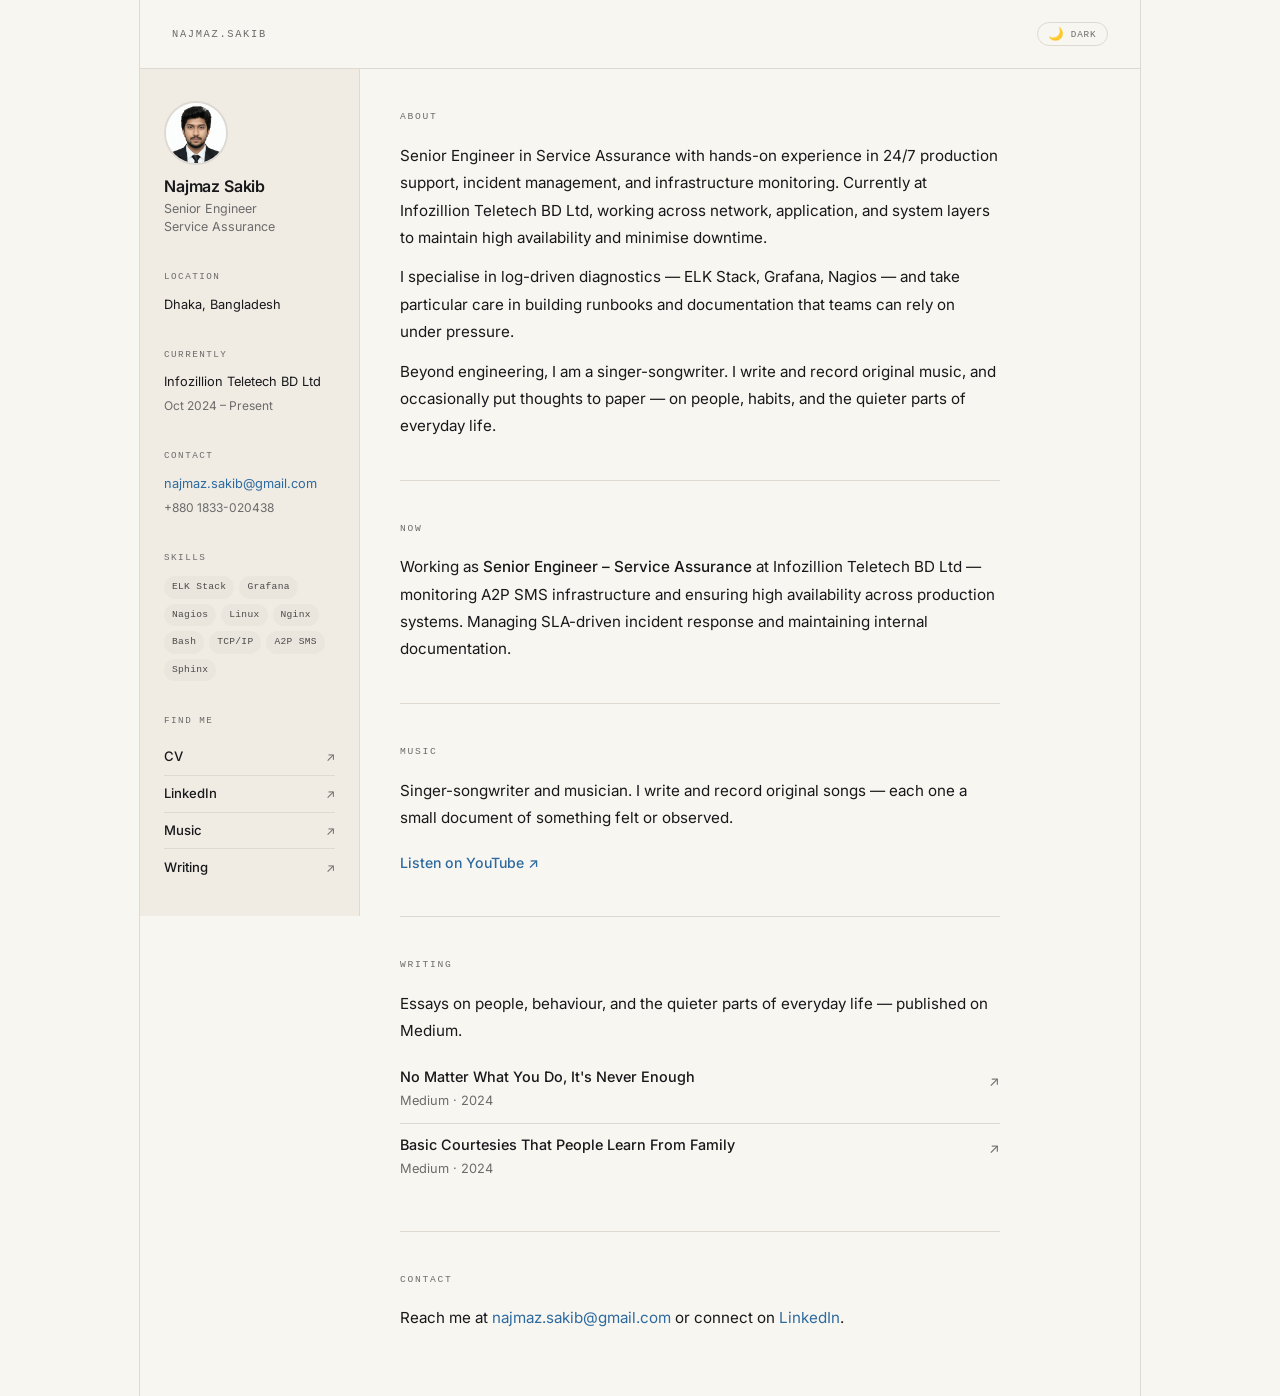
==== index.html @ ac13050a "Add files via upload" ====
<!DOCTYPE html>
<html lang="en">
<script>
  if (localStorage.getItem('theme') === 'dark')
    document.documentElement.setAttribute('data-theme', 'dark');
</script>
<head>
  <meta charset="UTF-8" />
  <meta name="viewport" content="width=device-width, initial-scale=1.0" />
  <meta name="description" content="Najmaz Sakib — Senior Engineer, Service Assurance. Dhaka, Bangladesh." />
  <meta property="og:title" content="Najmaz Sakib" />
  <meta property="og:description" content="Senior Engineer, Service Assurance · Singer-songwriter · Writer. Dhaka, Bangladesh." />
  <title>Najmaz Sakib</title>
  <link rel="preconnect" href="https://fonts.googleapis.com" />
  <link rel="preconnect" href="https://fonts.gstatic.com" crossorigin />
  <link rel="stylesheet" href="style.css" />
</head>
<body>

<div class="layout">

  <!-- ========================
       TOP BAR
       ======================== -->
  <header class="top-bar">
    <span class="site-id">NAJMAZ.SAKIB</span>
    <button class="theme-toggle" id="themeToggle" aria-label="Toggle dark mode">
      <span class="icon icon-moon">🌙</span>
      <span class="icon icon-sun">☀️</span>
      <span class="label" id="themeLabel">Dark</span>
    </button>
  </header>

  <!-- ========================
       SIDEBAR
       ======================== -->
  <aside class="sidebar">

    <div>
      <img src="photo.jpg" alt="Najmaz Sakib" class="sidebar-photo" />
      <div class="sidebar-name">Najmaz Sakib</div>
      <div class="sidebar-role">Senior Engineer<br/>Service Assurance</div>
    </div>

    <div class="sb-section">
      <span class="sb-label">Location</span>
      <span class="sb-val">Dhaka, Bangladesh</span>
    </div>

    <div class="sb-section">
      <span class="sb-label">Currently</span>
      <span class="sb-val">Infozillion Teletech BD Ltd</span>
      <span class="sb-muted">Oct 2024 &ndash; Present</span>
    </div>

    <div class="sb-section">
      <span class="sb-label">Contact</span>
      <span class="sb-val">
        <a href="mailto:najmaz.sakib@gmail.com">najmaz.sakib@gmail.com</a>
      </span>
      <span class="sb-muted">+880 1833-020438</span>
    </div>

    <div class="sb-section">
      <span class="sb-label">Skills</span>
      <div class="tag-wrap">
        <span class="tag">ELK Stack</span>
        <span class="tag">Grafana</span>
        <span class="tag">Nagios</span>
        <span class="tag">Linux</span>
        <span class="tag">Nginx</span>
        <span class="tag">Bash</span>
        <span class="tag">TCP/IP</span>
        <span class="tag">A2P SMS</span>
        <span class="tag">Sphinx</span>
      </div>
    </div>

    <div class="sb-section">
      <span class="sb-label">Find me</span>
      <div class="sb-nav">
        <a href="cv.html" class="sb-nav-link">
          <span class="sb-nav-title">CV</span>
          <span class="sb-arrow">&#x2197;</span>
        </a>
        <a href="https://linkedin.com/in/najmaz-sakib/" target="_blank" rel="noopener" class="sb-nav-link">
          <span class="sb-nav-title">LinkedIn</span>
          <span class="sb-arrow">&#x2197;</span>
        </a>
        <a href="https://www.youtube.com/@nickson.rizvimusic" target="_blank" rel="noopener" class="sb-nav-link">
          <span class="sb-nav-title">Music</span>
          <span class="sb-arrow">&#x2197;</span>
        </a>
        <a href="https://medium.com/@najmaz.sakib" target="_blank" rel="noopener" class="sb-nav-link">
          <span class="sb-nav-title">Writing</span>
          <span class="sb-arrow">&#x2197;</span>
        </a>
      </div>
    </div>

    <div class="sb-footer">
      &copy; 2026 Najmaz Sakib
    </div>

  </aside>

  <!-- ========================
       MAIN CONTENT
       ======================== -->
  <main class="main-content">

    <div class="block" id="about">
      <span class="block-label">About</span>
      <div class="block-body">
        <p>Senior Engineer in Service Assurance with hands-on experience in 24/7 production support, incident management, and infrastructure monitoring. Currently at Infozillion Teletech BD Ltd, working across network, application, and system layers to maintain high availability and minimise downtime.</p>
        <p>I specialise in log-driven diagnostics — ELK Stack, Grafana, Nagios — and take particular care in building runbooks and documentation that teams can rely on under pressure.</p>
        <p>Beyond engineering, I am a singer-songwriter. I write and record original music, and occasionally put thoughts to paper — on people, habits, and the quieter parts of everyday life.</p>
      </div>
    </div>

    <div class="block" id="now">
      <span class="block-label">Now</span>
      <div class="block-body">
        <p>Working as <strong>Senior Engineer &ndash; Service Assurance</strong> at Infozillion Teletech BD Ltd &mdash; monitoring A2P SMS infrastructure and ensuring high availability across production systems. Managing SLA-driven incident response and maintaining internal documentation.</p>
      </div>
    </div>

    <div class="block" id="music">
      <span class="block-label">Music</span>
      <div class="block-body">
        <p>Singer-songwriter and musician. I write and record original songs — each one a small document of something felt or observed.</p>
        <a href="https://www.youtube.com/@nickson.rizvimusic" target="_blank" rel="noopener" class="music-link">
          Listen on YouTube &#x2197;
        </a>
      </div>
    </div>

    <div class="block" id="writing">
      <span class="block-label">Writing</span>
      <div class="block-body">
        <p>Essays on people, behaviour, and the quieter parts of everyday life — published on Medium.</p>
      </div>
      <div class="article-list" style="margin-top: 0.75rem;">
        <a href="https://medium.com/@najmaz.sakib/no-matter-what-you-do-its-never-enough-here-s-why-8a58c1f15477"
           target="_blank" rel="noopener" class="article-item">
          <div class="art-left">
            <span class="art-title">No Matter What You Do, It's Never Enough</span>
            <span class="art-desc">Medium &middot; 2024</span>
          </div>
          <span class="art-arrow">&#x2197;</span>
        </a>
        <a href="https://medium.com/@najmaz.sakib/basic-courtesies-that-people-learn-from-family-7678142e38cf"
           target="_blank" rel="noopener" class="article-item">
          <div class="art-left">
            <span class="art-title">Basic Courtesies That People Learn From Family</span>
            <span class="art-desc">Medium &middot; 2024</span>
          </div>
          <span class="art-arrow">&#x2197;</span>
        </a>
      </div>
    </div>

    <div class="block" id="contact">
      <span class="block-label">Contact</span>
      <div class="block-body">
        <p>Reach me at <a href="mailto:najmaz.sakib@gmail.com">najmaz.sakib@gmail.com</a> or connect on <a href="https://linkedin.com/in/najmaz-sakib/" target="_blank" rel="noopener">LinkedIn</a>.</p>
      </div>
    </div>

  </main>

</div>

<script>
  const root   = document.documentElement;
  const toggle = document.getElementById('themeToggle');
  const label  = document.getElementById('themeLabel');

  if (localStorage.getItem('theme') === 'dark') label.textContent = 'Light';

  toggle.addEventListener('click', () => {
    const isDark = root.getAttribute('data-theme') === 'dark';
    if (isDark) {
      root.removeAttribute('data-theme');
      localStorage.setItem('theme', 'light');
      label.textContent = 'Dark';
    } else {
      root.setAttribute('data-theme', 'dark');
      localStorage.setItem('theme', 'dark');
      label.textContent = 'Light';
    }
  });
</script>

</body>
</html>
---- style.css ----
/* ===========================
   FONTS
   =========================== */
@import url('https://fonts.googleapis.com/css2?family=Inter:wght@400;500;600&display=swap');

/* ===========================
   LIGHT MODE
   =========================== */
:root {
  --bg:           #f8f6f1;
  --text:         #18181b;
  --text-muted:   #6b6b6b;
  --border:       #dedad2;
  --surface:      #ffffff;
  --surface-2:    #f0ece4;
  --accent:       #2d6a9f;
  --accent-hover: #1e4f7a;
  --tag-bg:       #eae6de;
  --tag-text:     #4a4a4a;
  --sidebar-bg:   #f0ece4;
  --font-sans:    'Inter', system-ui, sans-serif;
  --font-mono:    'Courier New', Courier, monospace;
  --radius:       8px;
  color-scheme:   light;
}

/* ===========================
   DARK MODE — Facebook palette
   =========================== */
[data-theme="dark"] {
  --bg:           #18191a;
  --text:         #e4e6eb;
  --text-muted:   #b0b3b8;
  --border:       #3a3b3c;
  --surface:      #242526;
  --surface-2:    #3a3b3c;
  --accent:       #2d88ff;
  --accent-hover: #5ba3ff;
  --tag-bg:       #3a3b3c;
  --tag-text:     #b0b3b8;
  --sidebar-bg:   #242526;
  color-scheme:   dark;
}

/* ===========================
   RESET
   =========================== */
*, *::before, *::after {
  margin: 0; padding: 0;
  box-sizing: border-box;
}

html {
  font-size: 16px;
  scroll-behavior: smooth;
  -webkit-font-smoothing: antialiased;
}

body {
  background: var(--bg);
  color: var(--text);
  font-family: var(--font-sans);
  line-height: 1.75;
  min-height: 100vh;
  transition: background 0.25s, color 0.25s;
}

a {
  color: var(--accent);
  text-decoration: none;
}
a:hover {
  color: var(--accent-hover);
  text-decoration: underline;
  text-underline-offset: 3px;
}

/* ===========================
   TWO-COLUMN LAYOUT
   =========================== */
.layout {
  display: grid;
  grid-template-columns: 220px 1fr;
  grid-template-rows: auto 1fr;
  min-height: 100vh;
  max-width: 1000px;
  margin: 0 auto;
  box-shadow: 0 0 0 1px var(--border);
}

/* top bar — spans full width */
.top-bar {
  grid-column: 1 / -1;
  display: flex;
  align-items: center;
  justify-content: space-between;
  padding: 1.4rem 2rem;
  border-bottom: 1px solid var(--border);
  background: var(--bg);
  position: sticky;
  top: 0;
  z-index: 10;
  transition: background 0.25s, border-color 0.25s;
}

.site-id {
  font-family: var(--font-mono);
  font-size: 0.65rem;
  letter-spacing: 0.16em;
  color: var(--text-muted);
  text-decoration: none;
}

.back-link {
  color: var(--text-muted);
  text-decoration: none;
}
.back-link:hover { color: var(--text); text-decoration: none; }

/* ===========================
   THEME TOGGLE
   =========================== */
.theme-toggle {
  background: none;
  border: 1px solid var(--border);
  border-radius: 20px;
  cursor: pointer;
  padding: 0.28rem 0.65rem;
  display: flex;
  align-items: center;
  gap: 0.4rem;
  transition: border-color 0.2s, background 0.2s;
}
.theme-toggle:hover {
  background: var(--surface-2);
  border-color: var(--text-muted);
}
.theme-toggle .icon { font-size: 0.78rem; line-height: 1; }
.theme-toggle .label {
  font-family: var(--font-mono);
  font-size: 0.58rem;
  letter-spacing: 0.1em;
  color: var(--text-muted);
  text-transform: uppercase;
}
.icon-moon { display: inline; }
.icon-sun  { display: none; }
[data-theme="dark"] .icon-moon { display: none; }
[data-theme="dark"] .icon-sun  { display: inline; }

/* ===========================
   SIDEBAR
   =========================== */
.sidebar {
  background: var(--sidebar-bg);
  border-right: 1px solid var(--border);
  padding: 2rem 1.5rem;
  position: sticky;
  top: 53px; /* height of top-bar */
  height: calc(100vh - 53px);
  overflow-y: auto;
  display: flex;
  flex-direction: column;
  gap: 2rem;
  transition: background 0.25s, border-color 0.25s;
}

.sidebar-photo {
  width: 64px;
  height: 64px;
  border-radius: 50%;
  object-fit: cover;
  object-position: center 8%;
  border: 2px solid var(--border);
  filter: grayscale(10%);
  display: block;
  margin-bottom: 0.75rem;
  transition: border-color 0.25s;
}

.sidebar-name {
  font-size: 1rem;
  font-weight: 600;
  color: var(--text);
  letter-spacing: -0.01em;
  line-height: 1.2;
  margin-bottom: 0.2rem;
}

.sidebar-role {
  font-size: 0.78rem;
  color: var(--text-muted);
  line-height: 1.5;
}

/* sidebar section */
.sb-section {
  display: flex;
  flex-direction: column;
  gap: 0.2rem;
}

.sb-label {
  font-family: var(--font-mono);
  font-size: 0.58rem;
  letter-spacing: 0.16em;
  color: var(--text-muted);
  text-transform: uppercase;
  margin-bottom: 0.4rem;
  display: block;
}

.sb-val {
  font-size: 0.8rem;
  color: var(--text);
  line-height: 1.55;
}

.sb-muted {
  font-size: 0.75rem;
  color: var(--text-muted);
}

/* sidebar nav links */
.sb-nav {
  display: flex;
  flex-direction: column;
  gap: 0;
}

.sb-nav-link {
  display: flex;
  align-items: center;
  justify-content: space-between;
  font-size: 0.82rem;
  color: var(--text);
  text-decoration: none;
  padding: 0.4rem 0;
  border-bottom: 1px solid var(--border);
  transition: color 0.15s, border-color 0.25s;
}
.sb-nav-link:last-child { border-bottom: none; }
.sb-nav-link:hover { color: var(--accent); text-decoration: none; }
.sb-nav-link:hover .sb-arrow { transform: translate(2px, -2px); }

.sb-nav-title { font-weight: 500; }
.sb-arrow {
  font-size: 0.75rem;
  color: var(--text-muted);
  transition: transform 0.15s ease;
  flex-shrink: 0;
}

/* tags in sidebar */
.tag-wrap {
  display: flex;
  flex-wrap: wrap;
  gap: 5px;
}

.tag {
  font-family: var(--font-mono);
  font-size: 0.6rem;
  letter-spacing: 0.03em;
  background: var(--tag-bg);
  color: var(--tag-text);
  padding: 0.18rem 0.5rem;
  border-radius: 20px;
  white-space: nowrap;
  transition: background 0.25s, color 0.25s;
}

/* sidebar footer */
.sb-footer {
  margin-top: auto;
  padding-top: 1rem;
  border-top: 1px solid var(--border);
  font-family: var(--font-mono);
  font-size: 0.58rem;
  color: var(--text-muted);
  letter-spacing: 0.06em;
  transition: border-color 0.25s;
}

/* ===========================
   MAIN CONTENT
   =========================== */
.main-content {
  padding: 2.5rem 2.5rem 4rem;
  max-width: 680px;
}

/* section block */
.block {
  padding: 0 0 2.5rem;
  margin-bottom: 0;
  border-bottom: 1px solid var(--border);
  margin-bottom: 2.5rem;
  transition: border-color 0.25s;
}

.block:last-child {
  border-bottom: none;
  margin-bottom: 0;
  padding-bottom: 0;
}

.block-label {
  font-family: var(--font-mono);
  font-size: 0.6rem;
  letter-spacing: 0.18em;
  color: var(--text-muted);
  text-transform: uppercase;
  display: block;
  margin-bottom: 1rem;
}

.block-body p {
  font-size: 0.95rem;
  color: var(--text);
  line-height: 1.8;
  margin-bottom: 0.75rem;
}
.block-body p:last-child { margin-bottom: 0; }
.block-body strong { font-weight: 500; color: var(--text); }

/* article list */
.article-list {
  display: flex;
  flex-direction: column;
}

.article-item {
  display: flex;
  align-items: flex-start;
  justify-content: space-between;
  gap: 1rem;
  padding: 0.65rem 0;
  border-bottom: 1px solid var(--border);
  text-decoration: none;
  color: var(--text);
  transition: border-color 0.25s;
}
.article-item:last-child { border-bottom: none; }
.article-item:hover { color: var(--accent); text-decoration: none; }
.article-item:hover .art-arrow { transform: translate(2px, -2px); }

.art-left { display: flex; flex-direction: column; gap: 0.15rem; }
.art-title { font-size: 0.9rem; font-weight: 500; line-height: 1.45; }
.art-desc  { font-size: 0.8rem; color: var(--text-muted); }
.art-arrow {
  font-size: 0.85rem;
  color: var(--text-muted);
  flex-shrink: 0;
  margin-top: 0.15rem;
  transition: transform 0.15s ease;
}

/* music block */
.music-link {
  display: inline-flex;
  align-items: center;
  gap: 0.4rem;
  font-size: 0.88rem;
  font-weight: 500;
  color: var(--accent);
  margin-top: 0.5rem;
}
.music-link:hover { color: var(--accent-hover); text-decoration: underline; }

/* ===========================
   CV PAGE — FULL WIDTH
   =========================== */
.cv-layout {
  display: grid;
  grid-template-columns: 220px 1fr;
  grid-template-rows: auto 1fr;
  min-height: 100vh;
  max-width: 1000px;
  margin: 0 auto;
  box-shadow: 0 0 0 1px var(--border);
}

.cv-main {
  padding: 2.5rem 2.5rem 4rem;
  max-width: 680px;
}

.cv-page-name {
  font-size: 1.75rem;
  font-weight: 600;
  color: var(--text);
  letter-spacing: -0.02em;
  margin-bottom: 0.2rem;
  line-height: 1.1;
}

.cv-page-role {
  font-size: 0.9rem;
  color: var(--text-muted);
  margin-bottom: 0.5rem;
}

.cv-page-meta {
  font-size: 0.8rem;
  color: var(--text-muted);
  line-height: 2;
  margin-bottom: 0;
}
.cv-page-meta a {
  color: var(--text-muted);
  text-decoration: none;
}
.cv-page-meta a:hover {
  color: var(--accent);
  text-decoration: underline;
  text-underline-offset: 3px;
}

.cv-section {
  padding: 0 0 2.25rem;
  border-bottom: 1px solid var(--border);
  margin-bottom: 2.25rem;
  transition: border-color 0.25s;
}
.cv-section:last-child {
  border-bottom: none;
  padding-bottom: 0;
  margin-bottom: 0;
}

.cv-section-label {
  font-family: var(--font-mono);
  font-size: 0.6rem;
  letter-spacing: 0.18em;
  color: var(--text-muted);
  text-transform: uppercase;
  display: block;
  margin-bottom: 1.25rem;
}

.cv-list {
  display: flex;
  flex-direction: column;
  gap: 1.75rem;
}

.cv-item-meta {
  display: flex;
  align-items: center;
  gap: 0.75rem;
  margin-bottom: 0.2rem;
}

.cv-date {
  font-family: var(--font-mono);
  font-size: 0.65rem;
  color: var(--text-muted);
  letter-spacing: 0.05em;
}

.cv-badge {
  font-family: var(--font-mono);
  font-size: 0.58rem;
  color: var(--accent);
  border: 1px solid var(--accent);
  padding: 0.08rem 0.4rem;
  border-radius: 3px;
  letter-spacing: 0.08em;
  opacity: 0.85;
}

.cv-job-title {
  font-size: 0.95rem;
  font-weight: 600;
  color: var(--text);
  margin-bottom: 0.12rem;
  letter-spacing: -0.01em;
}

.cv-company {
  font-size: 0.83rem;
  color: var(--text-muted);
  font-style: italic;
  margin-bottom: 0.6rem;
}

.cv-points {
  list-style: none;
  padding: 0;
}
.cv-points li {
  font-size: 0.875rem;
  color: var(--text);
  padding-left: 1.1rem;
  position: relative;
  margin-bottom: 0.3rem;
  line-height: 1.65;
}
.cv-points li::before {
  content: '—';
  position: absolute;
  left: 0;
  color: var(--text-muted);
  font-size: 0.72rem;
}

.skill-rows {
  display: flex;
  flex-direction: column;
  gap: 0.6rem;
}

.skill-row {
  display: flex;
  gap: 1rem;
  font-size: 0.875rem;
  line-height: 1.55;
}

.skill-cat {
  font-family: var(--font-mono);
  font-size: 0.65rem;
  color: var(--text-muted);
  min-width: 130px;
  padding-top: 0.1rem;
  flex-shrink: 0;
}

.skill-vals { color: var(--text); }

.extra-body p {
  font-size: 0.875rem;
  color: var(--text);
  margin-bottom: 0.4rem;
  line-height: 1.65;
}
.extra-body p:last-child { margin-bottom: 0; }

/* ===========================
   MOBILE
   =========================== */
@media (max-width: 640px) {
  .layout,
  .cv-layout {
    grid-template-columns: 1fr;
    grid-template-rows: auto auto 1fr;
  }

  .sidebar {
    position: static;
    height: auto;
    border-right: none;
    border-bottom: 1px solid var(--border);
    padding: 1.5rem 1.25rem;
    gap: 1.5rem;
  }

  .sb-footer { display: none; }

  .main-content,
  .cv-main {
    padding: 1.75rem 1.25rem 3rem;
  }

  .top-bar { padding: 1.1rem 1.25rem; }

  .skill-row { flex-direction: column; gap: 0.15rem; }
  .skill-cat { min-width: unset; }
}
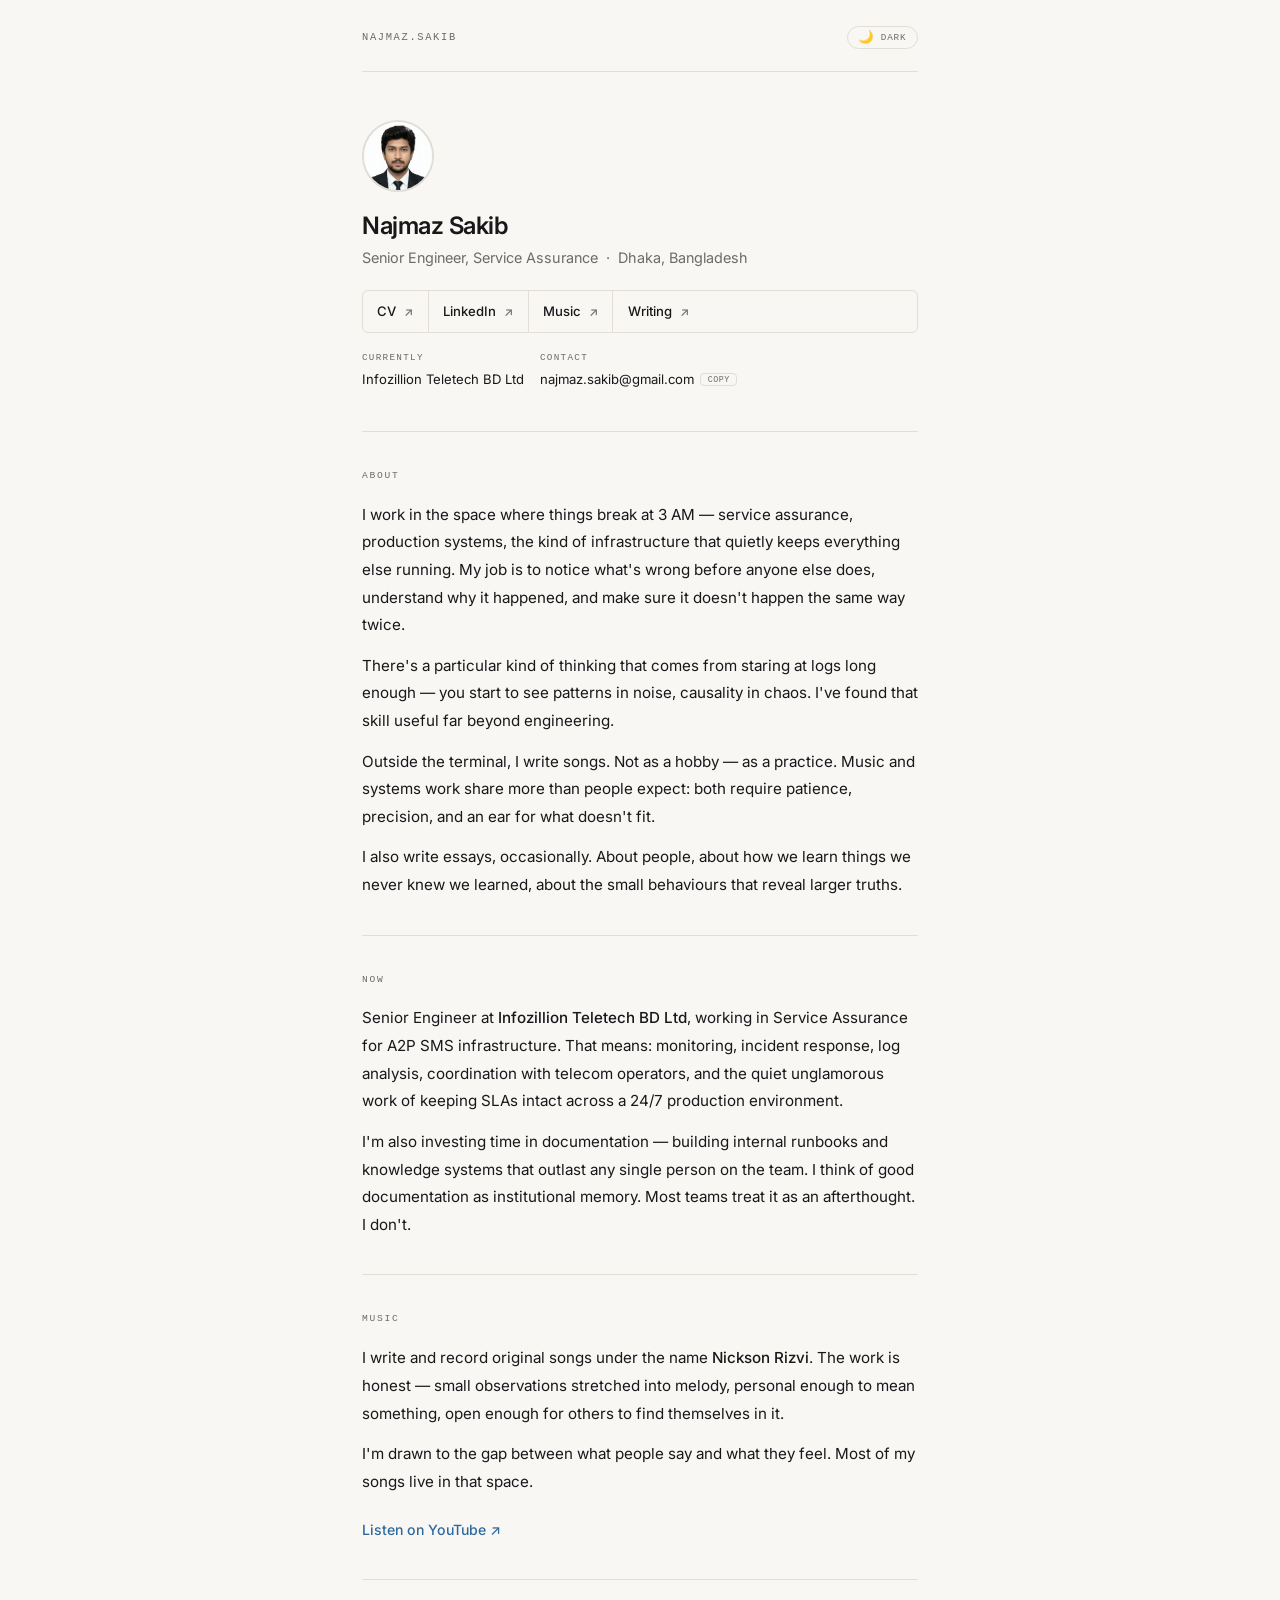
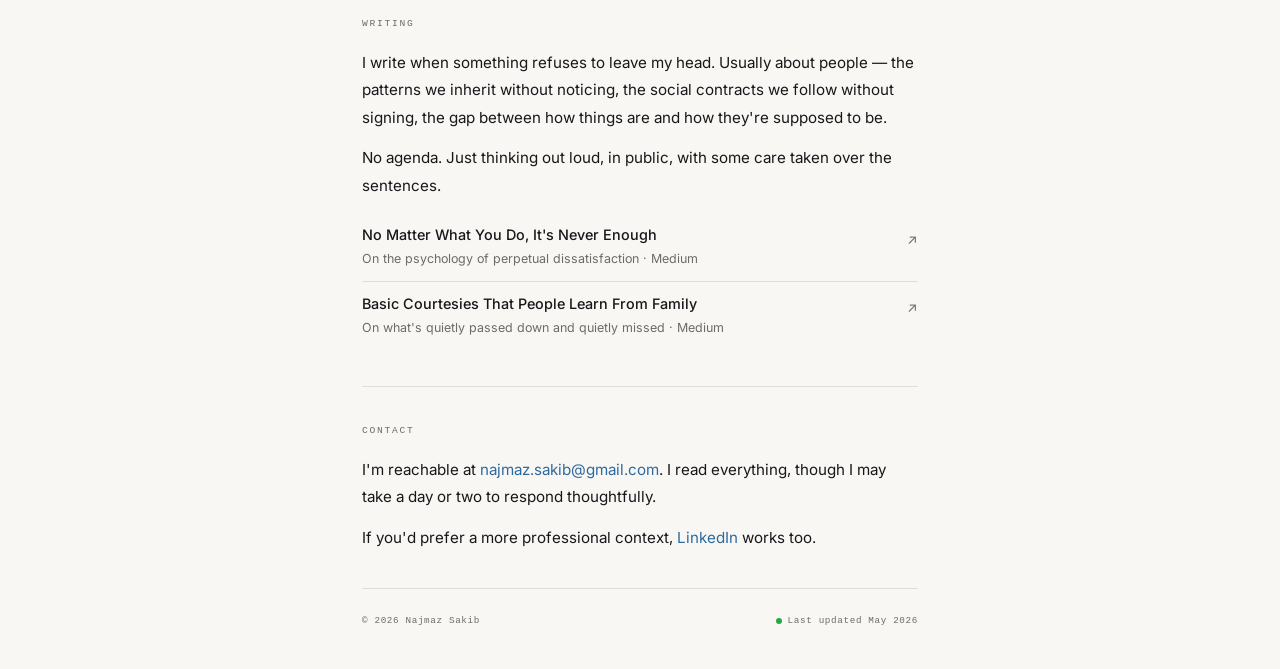
==== commit 27052c8e: "Add files via upload" ====
--- a/index.html
+++ b/index.html
@@ -17,11 +17,9 @@
 </head>
 <body>
 
-<div class="layout">
+<div class="page">
 
-  <!-- ========================
-       TOP BAR
-       ======================== -->
+  <!-- TOP BAR -->
   <header class="top-bar">
     <span class="site-id">NAJMAZ.SAKIB</span>
     <button class="theme-toggle" id="themeToggle" aria-label="Toggle dark mode">
@@ -31,147 +29,128 @@
     </button>
   </header>
 
-  <!-- ========================
-       SIDEBAR
-       ======================== -->
-  <aside class="sidebar">
+  <!-- HERO -->
+  <section class="hero">
+    <img src="photo.jpg" alt="Najmaz Sakib" class="hero-photo" />
+    <h1 class="hero-name">Najmaz Sakib</h1>
+    <p class="hero-role">Senior Engineer, Service Assurance &nbsp;·&nbsp; Dhaka, Bangladesh</p>
 
-    <div>
-      <img src="photo.jpg" alt="Najmaz Sakib" class="sidebar-photo" />
-      <div class="sidebar-name">Najmaz Sakib</div>
-      <div class="sidebar-role">Senior Engineer<br/>Service Assurance</div>
-    </div>
+    <!-- Quick nav -->
+    <nav class="hero-nav">
+      <a href="cv.html" class="hero-nav-link">
+        CV <span class="nav-arrow">&#x2197;</span>
+      </a>
+      <a href="https://linkedin.com/in/najmaz-sakib/" target="_blank" rel="noopener" class="hero-nav-link">
+        LinkedIn <span class="nav-arrow">&#x2197;</span>
+      </a>
+      <a href="https://www.youtube.com/@nickson.rizvimusic" target="_blank" rel="noopener" class="hero-nav-link">
+        Music <span class="nav-arrow">&#x2197;</span>
+      </a>
+      <a href="https://medium.com/@najmaz.sakib" target="_blank" rel="noopener" class="hero-nav-link">
+        Writing <span class="nav-arrow">&#x2197;</span>
+      </a>
+    </nav>
 
-    <div class="sb-section">
-      <span class="sb-label">Location</span>
-      <span class="sb-val">Dhaka, Bangladesh</span>
-    </div>
-
-    <div class="sb-section">
-      <span class="sb-label">Currently</span>
-      <span class="sb-val">Infozillion Teletech BD Ltd</span>
-      <span class="sb-muted">Oct 2024 &ndash; Present</span>
-    </div>
-
-    <div class="sb-section">
-      <span class="sb-label">Contact</span>
-      <span class="sb-val">
-        <a href="mailto:najmaz.sakib@gmail.com">najmaz.sakib@gmail.com</a>
-      </span>
-      <span class="sb-muted">+880 1833-020438</span>
-    </div>
-
-    <div class="sb-section">
-      <span class="sb-label">Skills</span>
-      <div class="tag-wrap">
-        <span class="tag">ELK Stack</span>
-        <span class="tag">Grafana</span>
-        <span class="tag">Nagios</span>
-        <span class="tag">Linux</span>
-        <span class="tag">Nginx</span>
-        <span class="tag">Bash</span>
-        <span class="tag">TCP/IP</span>
-        <span class="tag">A2P SMS</span>
-        <span class="tag">Sphinx</span>
+    <!-- Quick info -->
+    <div class="hero-meta">
+      <div class="hero-meta-item">
+        <span class="hm-label">Currently</span>
+        <span class="hm-val">Infozillion Teletech BD Ltd</span>
+      </div>
+      <div class="hero-meta-item">
+        <span class="hm-label">Contact</span>
+        <span class="hm-val">
+          <span class="copy-inline">
+            <a href="mailto:najmaz.sakib@gmail.com">najmaz.sakib@gmail.com</a>
+            <button class="copy-btn" id="copyBtn" aria-label="Copy email">copy</button>
+          </span>
+        </span>
       </div>
     </div>
+  </section>
 
-    <div class="sb-section">
-      <span class="sb-label">Find me</span>
-      <div class="sb-nav">
-        <a href="cv.html" class="sb-nav-link">
-          <span class="sb-nav-title">CV</span>
-          <span class="sb-arrow">&#x2197;</span>
-        </a>
-        <a href="https://linkedin.com/in/najmaz-sakib/" target="_blank" rel="noopener" class="sb-nav-link">
-          <span class="sb-nav-title">LinkedIn</span>
-          <span class="sb-arrow">&#x2197;</span>
-        </a>
-        <a href="https://www.youtube.com/@nickson.rizvimusic" target="_blank" rel="noopener" class="sb-nav-link">
-          <span class="sb-nav-title">Music</span>
-          <span class="sb-arrow">&#x2197;</span>
-        </a>
-        <a href="https://medium.com/@najmaz.sakib" target="_blank" rel="noopener" class="sb-nav-link">
-          <span class="sb-nav-title">Writing</span>
-          <span class="sb-arrow">&#x2197;</span>
-        </a>
-      </div>
+  <!-- ABOUT -->
+  <section class="section" id="about">
+    <span class="section-label">About</span>
+    <div class="section-body">
+      <p>I work in the space where things break at 3&nbsp;AM — service assurance, production systems, the kind of infrastructure that quietly keeps everything else running. My job is to notice what's wrong before anyone else does, understand why it happened, and make sure it doesn't happen the same way twice.</p>
+      <p>There's a particular kind of thinking that comes from staring at logs long enough — you start to see patterns in noise, causality in chaos. I've found that skill useful far beyond engineering.</p>
+      <p>Outside the terminal, I write songs. Not as a hobby — as a practice. Music and systems work share more than people expect: both require patience, precision, and an ear for what doesn't fit.</p>
+      <p>I also write essays, occasionally. About people, about how we learn things we never knew we learned, about the small behaviours that reveal larger truths.</p>
     </div>
+  </section>
 
-    <div class="sb-footer">
-      &copy; 2026 Najmaz Sakib
+  <!-- NOW -->
+  <section class="section" id="now">
+    <span class="section-label">Now</span>
+    <div class="section-body">
+      <p>Senior Engineer at <strong>Infozillion Teletech BD Ltd</strong>, working in Service Assurance for A2P SMS infrastructure. That means: monitoring, incident response, log analysis, coordination with telecom operators, and the quiet unglamorous work of keeping SLAs intact across a 24/7 production environment.</p>
+      <p>I'm also investing time in documentation — building internal runbooks and knowledge systems that outlast any single person on the team. I think of good documentation as institutional memory. Most teams treat it as an afterthought. I don't.</p>
     </div>
+  </section>
 
-  </aside>
+  <!-- MUSIC -->
+  <section class="section" id="music">
+    <span class="section-label">Music</span>
+    <div class="section-body">
+      <p>I write and record original songs under the name <strong>Nickson Rizvi</strong>. The work is honest — small observations stretched into melody, personal enough to mean something, open enough for others to find themselves in it.</p>
+      <p>I'm drawn to the gap between what people say and what they feel. Most of my songs live in that space.</p>
+      <a href="https://www.youtube.com/@nickson.rizvimusic" target="_blank" rel="noopener" class="music-link">
+        Listen on YouTube &#x2197;
+      </a>
+    </div>
+  </section>
 
-  <!-- ========================
-       MAIN CONTENT
-       ======================== -->
-  <main class="main-content">
+  <!-- WRITING -->
+  <section class="section" id="writing">
+    <span class="section-label">Writing</span>
+    <div class="section-body">
+      <p>I write when something refuses to leave my head. Usually about people — the patterns we inherit without noticing, the social contracts we follow without signing, the gap between how things are and how they're supposed to be.</p>
+      <p>No agenda. Just thinking out loud, in public, with some care taken over the sentences.</p>
+    </div>
+    <div class="article-list">
+      <a href="https://medium.com/@najmaz.sakib/no-matter-what-you-do-its-never-enough-here-s-why-8a58c1f15477"
+         target="_blank" rel="noopener" class="article-item">
+        <div class="art-left">
+          <span class="art-title">No Matter What You Do, It's Never Enough</span>
+          <span class="art-desc">On the psychology of perpetual dissatisfaction &middot; Medium</span>
+        </div>
+        <span class="art-arrow">&#x2197;</span>
+      </a>
+      <a href="https://medium.com/@najmaz.sakib/basic-courtesies-that-people-learn-from-family-7678142e38cf"
+         target="_blank" rel="noopener" class="article-item">
+        <div class="art-left">
+          <span class="art-title">Basic Courtesies That People Learn From Family</span>
+          <span class="art-desc">On what's quietly passed down and quietly missed &middot; Medium</span>
+        </div>
+        <span class="art-arrow">&#x2197;</span>
+      </a>
+    </div>
+  </section>
 
-    <div class="block" id="about">
-      <span class="block-label">About</span>
-      <div class="block-body">
-        <p>Senior Engineer in Service Assurance with hands-on experience in 24/7 production support, incident management, and infrastructure monitoring. Currently at Infozillion Teletech BD Ltd, working across network, application, and system layers to maintain high availability and minimise downtime.</p>
-        <p>I specialise in log-driven diagnostics — ELK Stack, Grafana, Nagios — and take particular care in building runbooks and documentation that teams can rely on under pressure.</p>
-        <p>Beyond engineering, I am a singer-songwriter. I write and record original music, and occasionally put thoughts to paper — on people, habits, and the quieter parts of everyday life.</p>
-      </div>
+  <!-- CONTACT -->
+  <section class="section" id="contact">
+    <span class="section-label">Contact</span>
+    <div class="section-body">
+      <p>I'm reachable at <a href="mailto:najmaz.sakib@gmail.com">najmaz.sakib@gmail.com</a>. I read everything, though I may take a day or two to respond thoughtfully.</p>
+      <p>If you'd prefer a more professional context, <a href="https://linkedin.com/in/najmaz-sakib/" target="_blank" rel="noopener">LinkedIn</a> works too.</p>
     </div>
+  </section>
 
-    <div class="block" id="now">
-      <span class="block-label">Now</span>
-      <div class="block-body">
-        <p>Working as <strong>Senior Engineer &ndash; Service Assurance</strong> at Infozillion Teletech BD Ltd &mdash; monitoring A2P SMS infrastructure and ensuring high availability across production systems. Managing SLA-driven incident response and maintaining internal documentation.</p>
-      </div>
-    </div>
-
-    <div class="block" id="music">
-      <span class="block-label">Music</span>
-      <div class="block-body">
-        <p>Singer-songwriter and musician. I write and record original songs — each one a small document of something felt or observed.</p>
-        <a href="https://www.youtube.com/@nickson.rizvimusic" target="_blank" rel="noopener" class="music-link">
-          Listen on YouTube &#x2197;
-        </a>
-      </div>
-    </div>
-
-    <div class="block" id="writing">
-      <span class="block-label">Writing</span>
-      <div class="block-body">
-        <p>Essays on people, behaviour, and the quieter parts of everyday life — published on Medium.</p>
-      </div>
-      <div class="article-list" style="margin-top: 0.75rem;">
-        <a href="https://medium.com/@najmaz.sakib/no-matter-what-you-do-its-never-enough-here-s-why-8a58c1f15477"
-           target="_blank" rel="noopener" class="article-item">
-          <div class="art-left">
-            <span class="art-title">No Matter What You Do, It's Never Enough</span>
-            <span class="art-desc">Medium &middot; 2024</span>
-          </div>
-          <span class="art-arrow">&#x2197;</span>
-        </a>
-        <a href="https://medium.com/@najmaz.sakib/basic-courtesies-that-people-learn-from-family-7678142e38cf"
-           target="_blank" rel="noopener" class="article-item">
-          <div class="art-left">
-            <span class="art-title">Basic Courtesies That People Learn From Family</span>
-            <span class="art-desc">Medium &middot; 2024</span>
-          </div>
-          <span class="art-arrow">&#x2197;</span>
-        </a>
-      </div>
-    </div>
-
-    <div class="block" id="contact">
-      <span class="block-label">Contact</span>
-      <div class="block-body">
-        <p>Reach me at <a href="mailto:najmaz.sakib@gmail.com">najmaz.sakib@gmail.com</a> or connect on <a href="https://linkedin.com/in/najmaz-sakib/" target="_blank" rel="noopener">LinkedIn</a>.</p>
-      </div>
-    </div>
-
-  </main>
+  <!-- FOOTER -->
+  <footer class="site-footer">
+    <span class="footer-left">&copy; 2026 Najmaz Sakib</span>
+    <span class="footer-right">
+      <span class="updated-dot"></span>
+      Last updated May 2026
+    </span>
+  </footer>
 
 </div>
 
 <script>
+(() => {
+  /* THEME TOGGLE */
   const root   = document.documentElement;
   const toggle = document.getElementById('themeToggle');
   const label  = document.getElementById('themeLabel');
@@ -190,6 +169,23 @@
       label.textContent = 'Light';
     }
   });
+
+  /* COPY EMAIL */
+  const copyBtn = document.getElementById('copyBtn');
+  if (copyBtn) {
+    copyBtn.addEventListener('click', async () => {
+      try {
+        await navigator.clipboard.writeText('najmaz.sakib@gmail.com');
+        copyBtn.textContent = '✓';
+        copyBtn.classList.add('copied');
+        setTimeout(() => {
+          copyBtn.textContent = 'copy';
+          copyBtn.classList.remove('copied');
+        }, 2000);
+      } catch { copyBtn.textContent = 'copy'; }
+    });
+  }
+})();
 </script>
 
 </body>
--- a/style.css
+++ b/style.css
@@ -7,20 +7,20 @@
    LIGHT MODE
    =========================== */
 :root {
-  --bg:           #f8f6f1;
+  --bg:           #f9f7f4;
   --text:         #18181b;
   --text-muted:   #6b6b6b;
-  --border:       #dedad2;
+  --border:       #e2ddd6;
   --surface:      #ffffff;
   --surface-2:    #f0ece4;
   --accent:       #2d6a9f;
   --accent-hover: #1e4f7a;
   --tag-bg:       #eae6de;
   --tag-text:     #4a4a4a;
-  --sidebar-bg:   #f0ece4;
-  --font-sans:    'Inter', system-ui, sans-serif;
+  --font:         'Inter', system-ui, sans-serif;
   --font-mono:    'Courier New', Courier, monospace;
-  --radius:       8px;
+  --max:          620px;
+  --pad:          2rem;
   color-scheme:   light;
 }
 
@@ -38,7 +38,6 @@
   --accent-hover: #5ba3ff;
   --tag-bg:       #3a3b3c;
   --tag-text:     #b0b3b8;
-  --sidebar-bg:   #242526;
   color-scheme:   dark;
 }
 
@@ -59,9 +58,8 @@
 body {
   background: var(--bg);
   color: var(--text);
-  font-family: var(--font-sans);
+  font-family: var(--font);
   line-height: 1.75;
-  min-height: 100vh;
   transition: background 0.25s, color 0.25s;
 }
 
@@ -76,31 +74,25 @@
 }
 
 /* ===========================
-   TWO-COLUMN LAYOUT
-   =========================== */
-.layout {
-  display: grid;
-  grid-template-columns: 220px 1fr;
-  grid-template-rows: auto 1fr;
-  min-height: 100vh;
-  max-width: 1000px;
+   CENTERED WRAPPER
+   =========================== */
+.page {
+  max-width: var(--max);
   margin: 0 auto;
-  box-shadow: 0 0 0 1px var(--border);
-}
-
-/* top bar — spans full width */
+  padding: 0 var(--pad);
+}
+
+/* ===========================
+   TOP BAR
+   =========================== */
 .top-bar {
-  grid-column: 1 / -1;
   display: flex;
   align-items: center;
   justify-content: space-between;
-  padding: 1.4rem 2rem;
+  padding: 1.6rem 0 1.4rem;
   border-bottom: 1px solid var(--border);
-  background: var(--bg);
-  position: sticky;
-  top: 0;
-  z-index: 10;
-  transition: background 0.25s, border-color 0.25s;
+  margin-bottom: 0;
+  transition: border-color 0.25s;
 }
 
 .site-id {
@@ -131,10 +123,7 @@
   gap: 0.4rem;
   transition: border-color 0.2s, background 0.2s;
 }
-.theme-toggle:hover {
-  background: var(--surface-2);
-  border-color: var(--text-muted);
-}
+.theme-toggle:hover { background: var(--surface-2); border-color: var(--text-muted); }
 .theme-toggle .icon { font-size: 0.78rem; line-height: 1; }
 .theme-toggle .label {
   font-family: var(--font-mono);
@@ -149,193 +138,202 @@
 [data-theme="dark"] .icon-sun  { display: inline; }
 
 /* ===========================
-   SIDEBAR
-   =========================== */
-.sidebar {
-  background: var(--sidebar-bg);
-  border-right: 1px solid var(--border);
-  padding: 2rem 1.5rem;
-  position: sticky;
-  top: 53px; /* height of top-bar */
-  height: calc(100vh - 53px);
-  overflow-y: auto;
-  display: flex;
-  flex-direction: column;
-  gap: 2rem;
-  transition: background 0.25s, border-color 0.25s;
-}
-
-.sidebar-photo {
-  width: 64px;
-  height: 64px;
+   HERO
+   =========================== */
+.hero {
+  padding: 3rem 0 2.5rem;
+  border-bottom: 1px solid var(--border);
+  transition: border-color 0.25s;
+}
+
+.hero-photo {
+  width: 72px;
+  height: 72px;
   border-radius: 50%;
   object-fit: cover;
   object-position: center 8%;
   border: 2px solid var(--border);
   filter: grayscale(10%);
   display: block;
-  margin-bottom: 0.75rem;
-  transition: border-color 0.25s;
-}
-
-.sidebar-name {
-  font-size: 1rem;
+  margin-bottom: 1.25rem;
+  transition: border-color 0.25s;
+}
+
+.hero-name {
+  font-size: 1.5rem;
   font-weight: 600;
   color: var(--text);
-  letter-spacing: -0.01em;
-  line-height: 1.2;
-  margin-bottom: 0.2rem;
-}
-
-.sidebar-role {
-  font-size: 0.78rem;
-  color: var(--text-muted);
-  line-height: 1.5;
-}
-
-/* sidebar section */
-.sb-section {
+  letter-spacing: -0.02em;
+  line-height: 1.15;
+  margin-bottom: 0.3rem;
+}
+
+.hero-role {
+  font-size: 0.9rem;
+  color: var(--text-muted);
+  margin-bottom: 1.25rem;
+}
+
+/* hero nav links */
+.hero-nav {
+  display: flex;
+  flex-wrap: wrap;
+  gap: 0;
+  border: 1px solid var(--border);
+  border-radius: 6px;
+  overflow: hidden;
+  transition: border-color 0.25s;
+}
+
+.hero-nav-link {
+  display: flex;
+  align-items: center;
+  justify-content: space-between;
+  gap: 0.5rem;
+  padding: 0.55rem 0.9rem;
+  font-size: 0.82rem;
+  font-weight: 500;
+  color: var(--text);
+  text-decoration: none;
+  border-right: 1px solid var(--border);
+  transition: background 0.15s, border-color 0.25s;
+  white-space: nowrap;
+}
+.hero-nav-link:last-child { border-right: none; }
+.hero-nav-link:hover { background: var(--surface-2); text-decoration: none; color: var(--text); }
+
+.nav-arrow {
+  font-size: 0.75rem;
+  color: var(--text-muted);
+  transition: transform 0.15s;
+}
+.hero-nav-link:hover .nav-arrow { transform: translate(2px, -2px); }
+
+/* quick info row */
+.hero-meta {
+  display: flex;
+  flex-wrap: wrap;
+  gap: 1rem;
+  margin-top: 1.1rem;
+}
+
+.hero-meta-item {
   display: flex;
   flex-direction: column;
-  gap: 0.2rem;
-}
-
-.sb-label {
+  gap: 0.1rem;
+}
+
+.hm-label {
   font-family: var(--font-mono);
   font-size: 0.58rem;
-  letter-spacing: 0.16em;
+  letter-spacing: 0.14em;
   color: var(--text-muted);
   text-transform: uppercase;
-  margin-bottom: 0.4rem;
+}
+
+.hm-val {
+  font-size: 0.82rem;
+  color: var(--text);
+}
+
+.hm-val a {
+  color: var(--text);
+  text-decoration: none;
+}
+.hm-val a:hover { color: var(--accent); text-decoration: underline; text-underline-offset: 3px; }
+
+/* copy email inline */
+.copy-inline {
+  display: inline-flex;
+  align-items: center;
+  gap: 0.4rem;
+}
+.copy-btn {
+  background: none;
+  border: 1px solid var(--border);
+  border-radius: 4px;
+  cursor: pointer;
+  padding: 0.08rem 0.4rem;
+  font-family: var(--font-mono);
+  font-size: 0.52rem;
+  letter-spacing: 0.06em;
+  color: var(--text-muted);
+  text-transform: uppercase;
+  transition: border-color 0.15s, color 0.15s;
+  flex-shrink: 0;
+}
+.copy-btn:hover { border-color: var(--accent); color: var(--accent); }
+.copy-btn.copied { border-color: #28a745; color: #28a745; }
+
+/* ===========================
+   CONTENT SECTIONS
+   =========================== */
+.section {
+  padding: 2.25rem 0;
+  border-bottom: 1px solid var(--border);
+  transition: border-color 0.25s;
+}
+.section:last-child { border-bottom: none; }
+
+.section-label {
+  font-family: var(--font-mono);
+  font-size: 0.6rem;
+  letter-spacing: 0.18em;
+  color: var(--text-muted);
+  text-transform: uppercase;
   display: block;
-}
-
-.sb-val {
-  font-size: 0.8rem;
-  color: var(--text);
-  line-height: 1.55;
-}
-
-.sb-muted {
-  font-size: 0.75rem;
-  color: var(--text-muted);
-}
-
-/* sidebar nav links */
-.sb-nav {
-  display: flex;
-  flex-direction: column;
-  gap: 0;
-}
-
-.sb-nav-link {
-  display: flex;
-  align-items: center;
-  justify-content: space-between;
-  font-size: 0.82rem;
-  color: var(--text);
-  text-decoration: none;
-  padding: 0.4rem 0;
-  border-bottom: 1px solid var(--border);
-  transition: color 0.15s, border-color 0.25s;
-}
-.sb-nav-link:last-child { border-bottom: none; }
-.sb-nav-link:hover { color: var(--accent); text-decoration: none; }
-.sb-nav-link:hover .sb-arrow { transform: translate(2px, -2px); }
-
-.sb-nav-title { font-weight: 500; }
-.sb-arrow {
-  font-size: 0.75rem;
-  color: var(--text-muted);
-  transition: transform 0.15s ease;
-  flex-shrink: 0;
-}
-
-/* tags in sidebar */
+  margin-bottom: 1rem;
+}
+
+.section-body p {
+  font-size: 0.95rem;
+  color: var(--text);
+  line-height: 1.82;
+  margin-bottom: 0.8rem;
+}
+.section-body p:last-child { margin-bottom: 0; }
+.section-body strong { font-weight: 500; color: var(--text); }
+
+/* skill tags */
 .tag-wrap {
   display: flex;
   flex-wrap: wrap;
-  gap: 5px;
-}
-
+  gap: 6px;
+  margin-top: 0.25rem;
+}
 .tag {
   font-family: var(--font-mono);
-  font-size: 0.6rem;
+  font-size: 0.63rem;
   letter-spacing: 0.03em;
   background: var(--tag-bg);
   color: var(--tag-text);
-  padding: 0.18rem 0.5rem;
+  padding: 0.2rem 0.55rem;
   border-radius: 20px;
   white-space: nowrap;
   transition: background 0.25s, color 0.25s;
 }
 
-/* sidebar footer */
-.sb-footer {
-  margin-top: auto;
-  padding-top: 1rem;
-  border-top: 1px solid var(--border);
-  font-family: var(--font-mono);
-  font-size: 0.58rem;
-  color: var(--text-muted);
-  letter-spacing: 0.06em;
-  transition: border-color 0.25s;
-}
-
-/* ===========================
-   MAIN CONTENT
-   =========================== */
-.main-content {
-  padding: 2.5rem 2.5rem 4rem;
-  max-width: 680px;
-}
-
-/* section block */
-.block {
-  padding: 0 0 2.5rem;
-  margin-bottom: 0;
-  border-bottom: 1px solid var(--border);
-  margin-bottom: 2.5rem;
-  transition: border-color 0.25s;
-}
-
-.block:last-child {
-  border-bottom: none;
-  margin-bottom: 0;
-  padding-bottom: 0;
-}
-
-.block-label {
-  font-family: var(--font-mono);
-  font-size: 0.6rem;
-  letter-spacing: 0.18em;
-  color: var(--text-muted);
-  text-transform: uppercase;
-  display: block;
-  margin-bottom: 1rem;
-}
-
-.block-body p {
-  font-size: 0.95rem;
-  color: var(--text);
-  line-height: 1.8;
-  margin-bottom: 0.75rem;
-}
-.block-body p:last-child { margin-bottom: 0; }
-.block-body strong { font-weight: 500; color: var(--text); }
+/* music link */
+.music-link {
+  display: inline-flex;
+  align-items: center;
+  gap: 0.35rem;
+  font-size: 0.88rem;
+  font-weight: 500;
+  color: var(--accent);
+  margin-top: 0.6rem;
+}
+.music-link:hover { color: var(--accent-hover); text-decoration: underline; }
 
 /* article list */
-.article-list {
-  display: flex;
-  flex-direction: column;
-}
+.article-list { display: flex; flex-direction: column; margin-top: 0.9rem; }
 
 .article-item {
   display: flex;
   align-items: flex-start;
   justify-content: space-between;
   gap: 1rem;
-  padding: 0.65rem 0;
+  padding: 0.7rem 0;
   border-bottom: 1px solid var(--border);
   text-decoration: none;
   color: var(--text);
@@ -347,7 +345,7 @@
 
 .art-left { display: flex; flex-direction: column; gap: 0.15rem; }
 .art-title { font-size: 0.9rem; font-weight: 500; line-height: 1.45; }
-.art-desc  { font-size: 0.8rem; color: var(--text-muted); }
+.art-desc  { font-size: 0.78rem; color: var(--text-muted); }
 .art-arrow {
   font-size: 0.85rem;
   color: var(--text-muted);
@@ -356,78 +354,73 @@
   transition: transform 0.15s ease;
 }
 
-/* music block */
-.music-link {
-  display: inline-flex;
-  align-items: center;
-  gap: 0.4rem;
-  font-size: 0.88rem;
-  font-weight: 500;
-  color: var(--accent);
-  margin-top: 0.5rem;
-}
-.music-link:hover { color: var(--accent-hover); text-decoration: underline; }
-
-/* ===========================
-   CV PAGE — FULL WIDTH
-   =========================== */
-.cv-layout {
-  display: grid;
-  grid-template-columns: 220px 1fr;
-  grid-template-rows: auto 1fr;
-  min-height: 100vh;
-  max-width: 1000px;
-  margin: 0 auto;
-  box-shadow: 0 0 0 1px var(--border);
-}
-
-.cv-main {
-  padding: 2.5rem 2.5rem 4rem;
-  max-width: 680px;
-}
-
-.cv-page-name {
-  font-size: 1.75rem;
+/* ===========================
+   FOOTER
+   =========================== */
+.site-footer {
+  padding: 1.5rem 0 2.5rem;
+  display: flex;
+  justify-content: space-between;
+  align-items: center;
+  flex-wrap: wrap;
+  gap: 0.5rem;
+}
+
+.footer-left, .footer-right {
+  font-family: var(--font-mono);
+  font-size: 0.58rem;
+  color: var(--text-muted);
+  letter-spacing: 0.07em;
+}
+
+.footer-right {
+  display: flex;
+  align-items: center;
+  gap: 0.35rem;
+}
+
+.updated-dot {
+  width: 6px;
+  height: 6px;
+  border-radius: 50%;
+  background: #28a745;
+  display: inline-block;
+  flex-shrink: 0;
+}
+
+/* ===========================
+   CV PAGE
+   =========================== */
+.cv-name {
+  font-size: 1.5rem;
   font-weight: 600;
   color: var(--text);
   letter-spacing: -0.02em;
   margin-bottom: 0.2rem;
-  line-height: 1.1;
-}
-
-.cv-page-role {
+  margin-top: 2.5rem;
+}
+
+.cv-role-line {
   font-size: 0.9rem;
   color: var(--text-muted);
   margin-bottom: 0.5rem;
 }
 
-.cv-page-meta {
+.cv-meta-line {
   font-size: 0.8rem;
   color: var(--text-muted);
   line-height: 2;
   margin-bottom: 0;
 }
-.cv-page-meta a {
-  color: var(--text-muted);
-  text-decoration: none;
-}
-.cv-page-meta a:hover {
-  color: var(--accent);
-  text-decoration: underline;
-  text-underline-offset: 3px;
-}
+.cv-meta-line a { color: var(--text-muted); text-decoration: none; }
+.cv-meta-line a:hover { color: var(--accent); text-decoration: underline; text-underline-offset: 3px; }
 
 .cv-section {
-  padding: 0 0 2.25rem;
+  padding: 2rem 0;
   border-bottom: 1px solid var(--border);
-  margin-bottom: 2.25rem;
-  transition: border-color 0.25s;
-}
-.cv-section:last-child {
-  border-bottom: none;
-  padding-bottom: 0;
-  margin-bottom: 0;
-}
+  transition: border-color 0.25s;
+}
+.cv-section:last-child { border-bottom: none; }
 
 .cv-section-label {
   font-family: var(--font-mono);
@@ -439,11 +432,7 @@
   margin-bottom: 1.25rem;
 }
 
-.cv-list {
-  display: flex;
-  flex-direction: column;
-  gap: 1.75rem;
-}
+.cv-list { display: flex; flex-direction: column; gap: 1.75rem; }
 
 .cv-item-meta {
   display: flex;
@@ -485,16 +474,13 @@
   margin-bottom: 0.6rem;
 }
 
-.cv-points {
-  list-style: none;
-  padding: 0;
-}
+.cv-points { list-style: none; padding: 0; }
 .cv-points li {
   font-size: 0.875rem;
   color: var(--text);
   padding-left: 1.1rem;
   position: relative;
-  margin-bottom: 0.3rem;
+  margin-bottom: 0.32rem;
   line-height: 1.65;
 }
 .cv-points li::before {
@@ -505,19 +491,8 @@
   font-size: 0.72rem;
 }
 
-.skill-rows {
-  display: flex;
-  flex-direction: column;
-  gap: 0.6rem;
-}
-
-.skill-row {
-  display: flex;
-  gap: 1rem;
-  font-size: 0.875rem;
-  line-height: 1.55;
-}
-
+.skill-rows { display: flex; flex-direction: column; gap: 0.65rem; }
+.skill-row { display: flex; gap: 1rem; font-size: 0.875rem; line-height: 1.55; }
 .skill-cat {
   font-family: var(--font-mono);
   font-size: 0.65rem;
@@ -526,45 +501,25 @@
   padding-top: 0.1rem;
   flex-shrink: 0;
 }
-
 .skill-vals { color: var(--text); }
 
-.extra-body p {
-  font-size: 0.875rem;
-  color: var(--text);
-  margin-bottom: 0.4rem;
-  line-height: 1.65;
-}
+.extra-body p { font-size: 0.875rem; color: var(--text); margin-bottom: 0.4rem; line-height: 1.65; }
 .extra-body p:last-child { margin-bottom: 0; }
 
 /* ===========================
    MOBILE
    =========================== */
-@media (max-width: 640px) {
-  .layout,
-  .cv-layout {
-    grid-template-columns: 1fr;
-    grid-template-rows: auto auto 1fr;
-  }
-
-  .sidebar {
-    position: static;
-    height: auto;
-    border-right: none;
-    border-bottom: 1px solid var(--border);
-    padding: 1.5rem 1.25rem;
-    gap: 1.5rem;
-  }
-
-  .sb-footer { display: none; }
-
-  .main-content,
-  .cv-main {
-    padding: 1.75rem 1.25rem 3rem;
-  }
-
-  .top-bar { padding: 1.1rem 1.25rem; }
+@media (max-width: 480px) {
+  :root { --pad: 1.25rem; }
+
+  .hero-nav { flex-direction: column; }
+  .hero-nav-link { border-right: none; border-bottom: 1px solid var(--border); }
+  .hero-nav-link:last-child { border-bottom: none; }
+
+  .hero-meta { gap: 0.75rem; }
 
   .skill-row { flex-direction: column; gap: 0.15rem; }
   .skill-cat { min-width: unset; }
-}
+
+  .site-footer { flex-direction: column; align-items: flex-start; }
+}
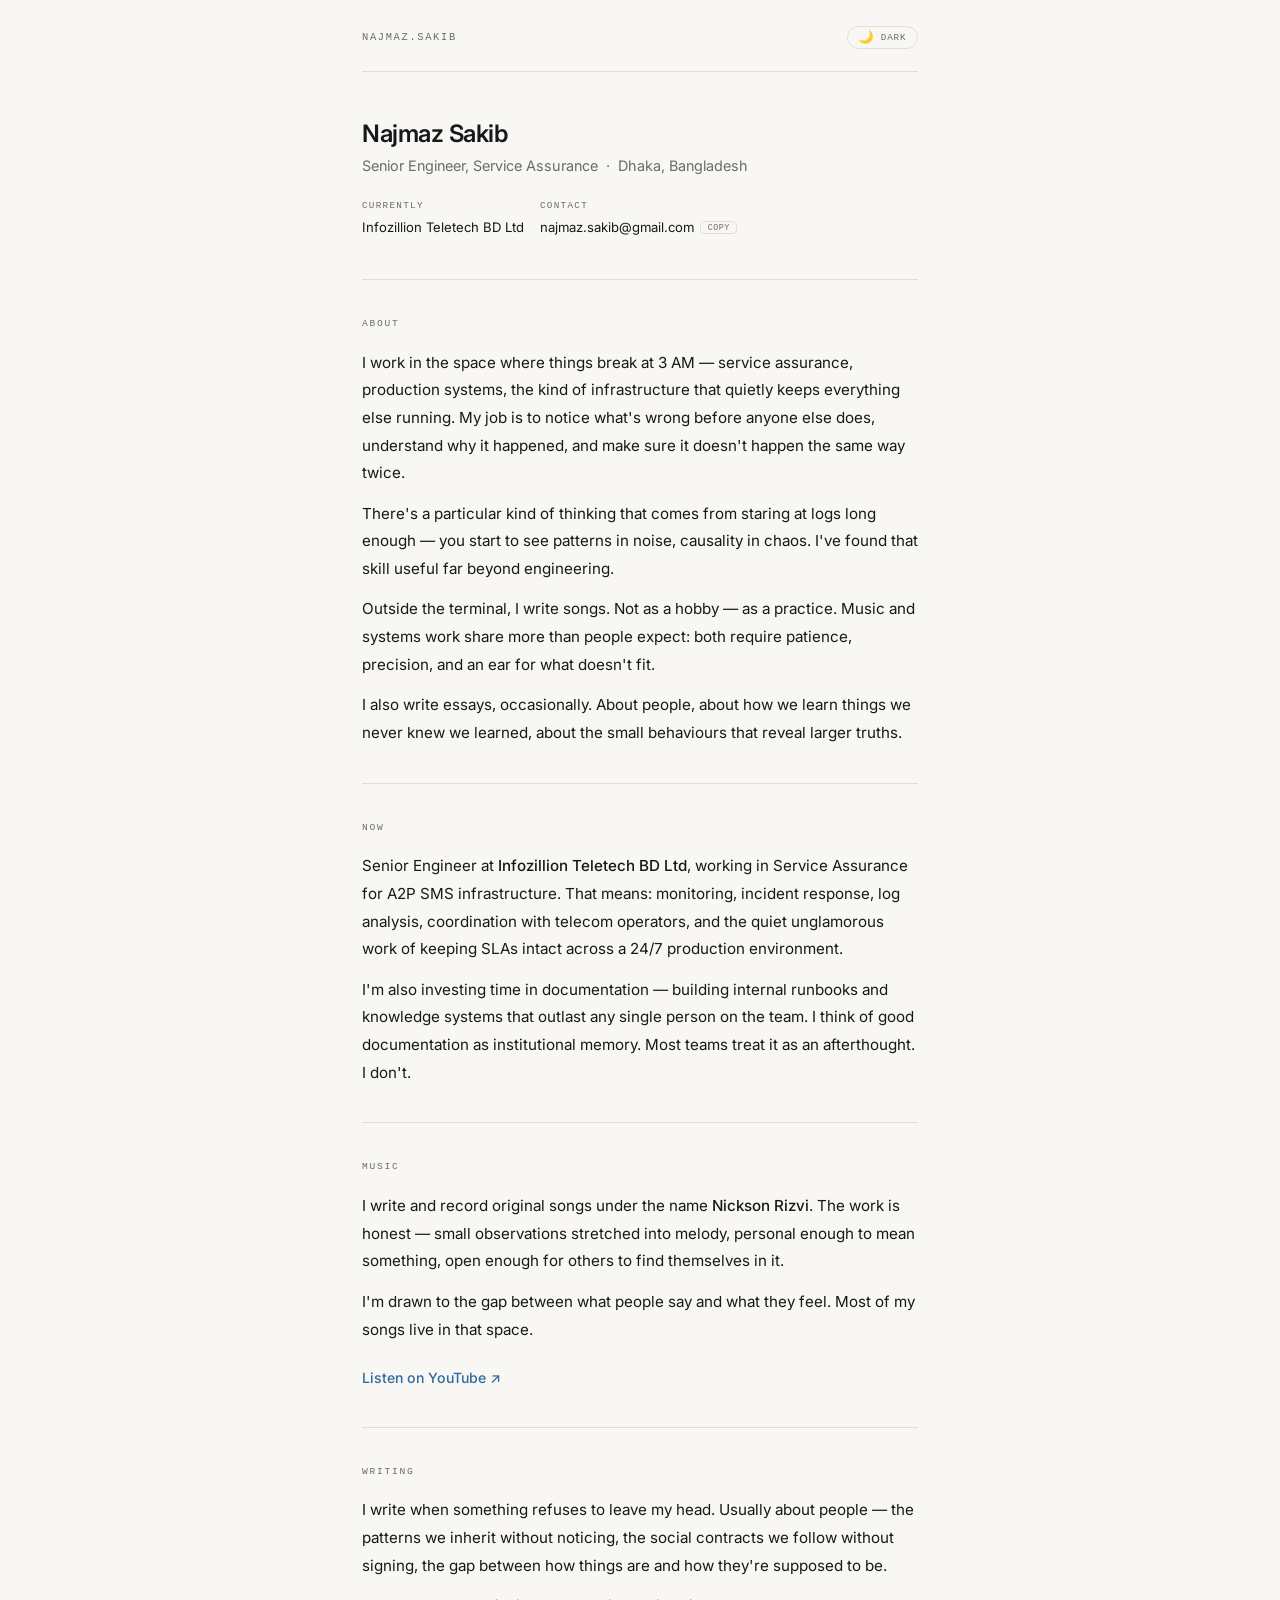
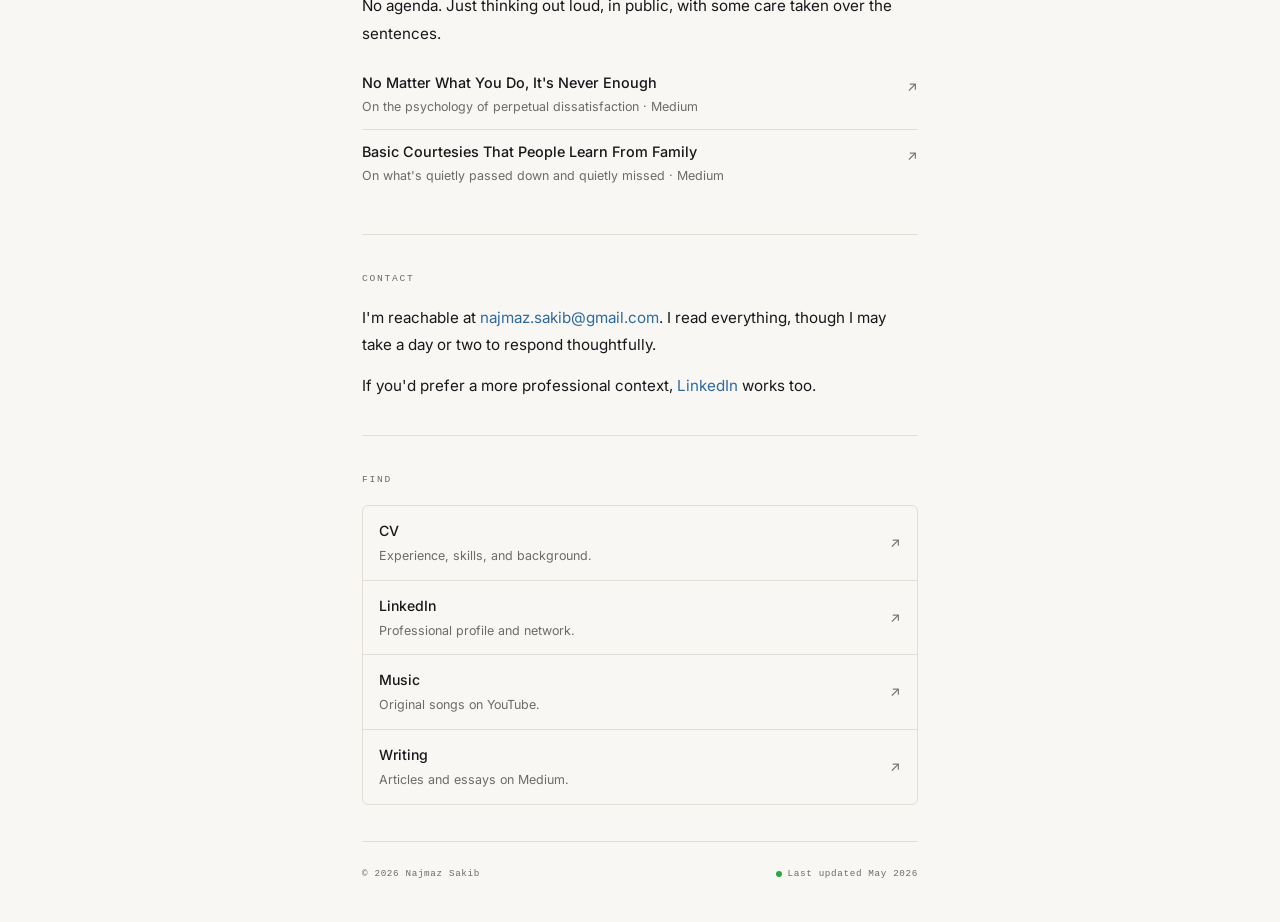
==== commit e11649b5: "Add files via upload" ====
--- a/index.html
+++ b/index.html
@@ -31,25 +31,8 @@
 
   <!-- HERO -->
   <section class="hero">
-    <img src="photo.jpg" alt="Najmaz Sakib" class="hero-photo" />
     <h1 class="hero-name">Najmaz Sakib</h1>
     <p class="hero-role">Senior Engineer, Service Assurance &nbsp;·&nbsp; Dhaka, Bangladesh</p>
-
-    <!-- Quick nav -->
-    <nav class="hero-nav">
-      <a href="cv.html" class="hero-nav-link">
-        CV <span class="nav-arrow">&#x2197;</span>
-      </a>
-      <a href="https://linkedin.com/in/najmaz-sakib/" target="_blank" rel="noopener" class="hero-nav-link">
-        LinkedIn <span class="nav-arrow">&#x2197;</span>
-      </a>
-      <a href="https://www.youtube.com/@nickson.rizvimusic" target="_blank" rel="noopener" class="hero-nav-link">
-        Music <span class="nav-arrow">&#x2197;</span>
-      </a>
-      <a href="https://medium.com/@najmaz.sakib" target="_blank" rel="noopener" class="hero-nav-link">
-        Writing <span class="nav-arrow">&#x2197;</span>
-      </a>
-    </nav>
 
     <!-- Quick info -->
     <div class="hero-meta">
@@ -134,6 +117,41 @@
     <div class="section-body">
       <p>I'm reachable at <a href="mailto:najmaz.sakib@gmail.com">najmaz.sakib@gmail.com</a>. I read everything, though I may take a day or two to respond thoughtfully.</p>
       <p>If you'd prefer a more professional context, <a href="https://linkedin.com/in/najmaz-sakib/" target="_blank" rel="noopener">LinkedIn</a> works too.</p>
+    </div>
+  </section>
+
+  <!-- FIND -->
+  <section class="section" id="find">
+    <span class="section-label">Find</span>
+    <div class="find-list">
+      <a href="cv.html" class="find-item">
+        <div class="find-left">
+          <span class="find-title">CV</span>
+          <span class="find-desc">Experience, skills, and background.</span>
+        </div>
+        <span class="find-arrow">&#x2197;</span>
+      </a>
+      <a href="https://linkedin.com/in/najmaz-sakib/" target="_blank" rel="noopener" class="find-item">
+        <div class="find-left">
+          <span class="find-title">LinkedIn</span>
+          <span class="find-desc">Professional profile and network.</span>
+        </div>
+        <span class="find-arrow">&#x2197;</span>
+      </a>
+      <a href="https://www.youtube.com/@nickson.rizvimusic" target="_blank" rel="noopener" class="find-item">
+        <div class="find-left">
+          <span class="find-title">Music</span>
+          <span class="find-desc">Original songs on YouTube.</span>
+        </div>
+        <span class="find-arrow">&#x2197;</span>
+      </a>
+      <a href="https://medium.com/@najmaz.sakib" target="_blank" rel="noopener" class="find-item">
+        <div class="find-left">
+          <span class="find-title">Writing</span>
+          <span class="find-desc">Articles and essays on Medium.</span>
+        </div>
+        <span class="find-arrow">&#x2197;</span>
+      </a>
     </div>
   </section>
 
--- a/style.css
+++ b/style.css
@@ -25,19 +25,19 @@
 }
 
 /* ===========================
-   DARK MODE — Facebook palette
+   DARK MODE — Claude.ai palette
    =========================== */
 [data-theme="dark"] {
-  --bg:           #18191a;
-  --text:         #e4e6eb;
-  --text-muted:   #b0b3b8;
-  --border:       #3a3b3c;
-  --surface:      #242526;
-  --surface-2:    #3a3b3c;
-  --accent:       #2d88ff;
-  --accent-hover: #5ba3ff;
-  --tag-bg:       #3a3b3c;
-  --tag-text:     #b0b3b8;
+  --bg:           #1a1a1a;  /* Claude dark background */
+  --text:         #ececec;  /* Claude primary text */
+  --text-muted:   #9b9b9b;  /* Claude secondary text */
+  --border:       #333333;  /* Claude divider */
+  --surface:      #262624;  /* Claude card/surface — warm dark */
+  --surface-2:    #2f2f2d;  /* Claude hover surface */
+  --accent:       #c15f3c;  /* Claude terracotta orange */
+  --accent-hover: #d4714b;
+  --tag-bg:       #2f2f2d;
+  --tag-text:     #9b9b9b;
   color-scheme:   dark;
 }
 
@@ -53,6 +53,8 @@
   font-size: 16px;
   scroll-behavior: smooth;
   -webkit-font-smoothing: antialiased;
+  background: var(--bg);
+  transition: background 0.25s;
 }
 
 body {
@@ -354,6 +356,42 @@
   transition: transform 0.15s ease;
 }
 
+/* find list */
+.find-list {
+  display: flex;
+  flex-direction: column;
+  border: 1px solid var(--border);
+  border-radius: 6px;
+  overflow: hidden;
+  transition: border-color 0.25s;
+}
+
+.find-item {
+  display: flex;
+  align-items: center;
+  justify-content: space-between;
+  gap: 1rem;
+  padding: 0.8rem 1rem;
+  text-decoration: none;
+  color: var(--text);
+  border-bottom: 1px solid var(--border);
+  transition: background 0.15s, border-color 0.25s;
+}
+.find-item:last-child { border-bottom: none; }
+.find-item:hover { background: var(--surface-2); text-decoration: none; }
+.find-item:hover .find-arrow { transform: translate(2px, -2px); }
+
+.find-left { display: flex; flex-direction: column; gap: 0.1rem; }
+.find-title { font-size: 0.88rem; font-weight: 500; color: var(--text); }
+.find-desc  { font-size: 0.78rem; color: var(--text-muted); }
+
+.find-arrow {
+  font-size: 0.85rem;
+  color: var(--text-muted);
+  flex-shrink: 0;
+  transition: transform 0.15s ease;
+}
+
 /* ===========================
    FOOTER
    =========================== */
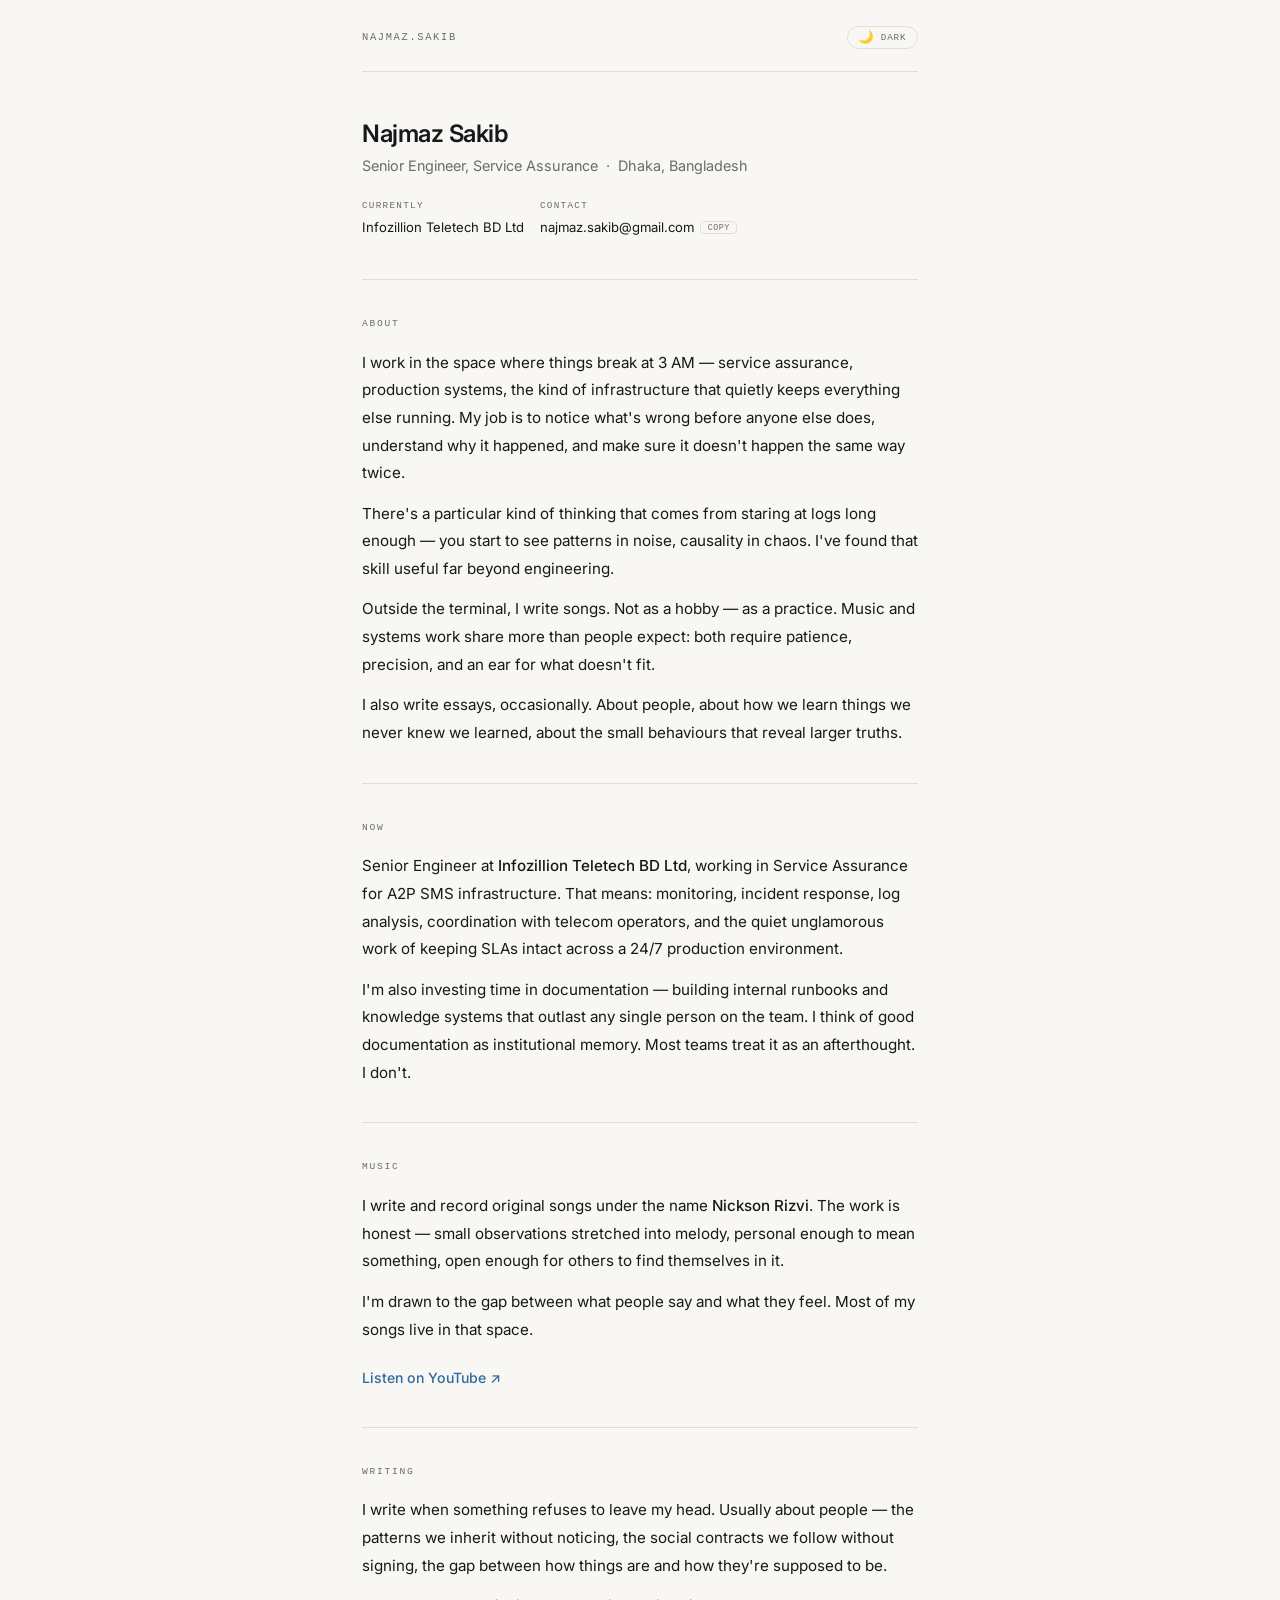
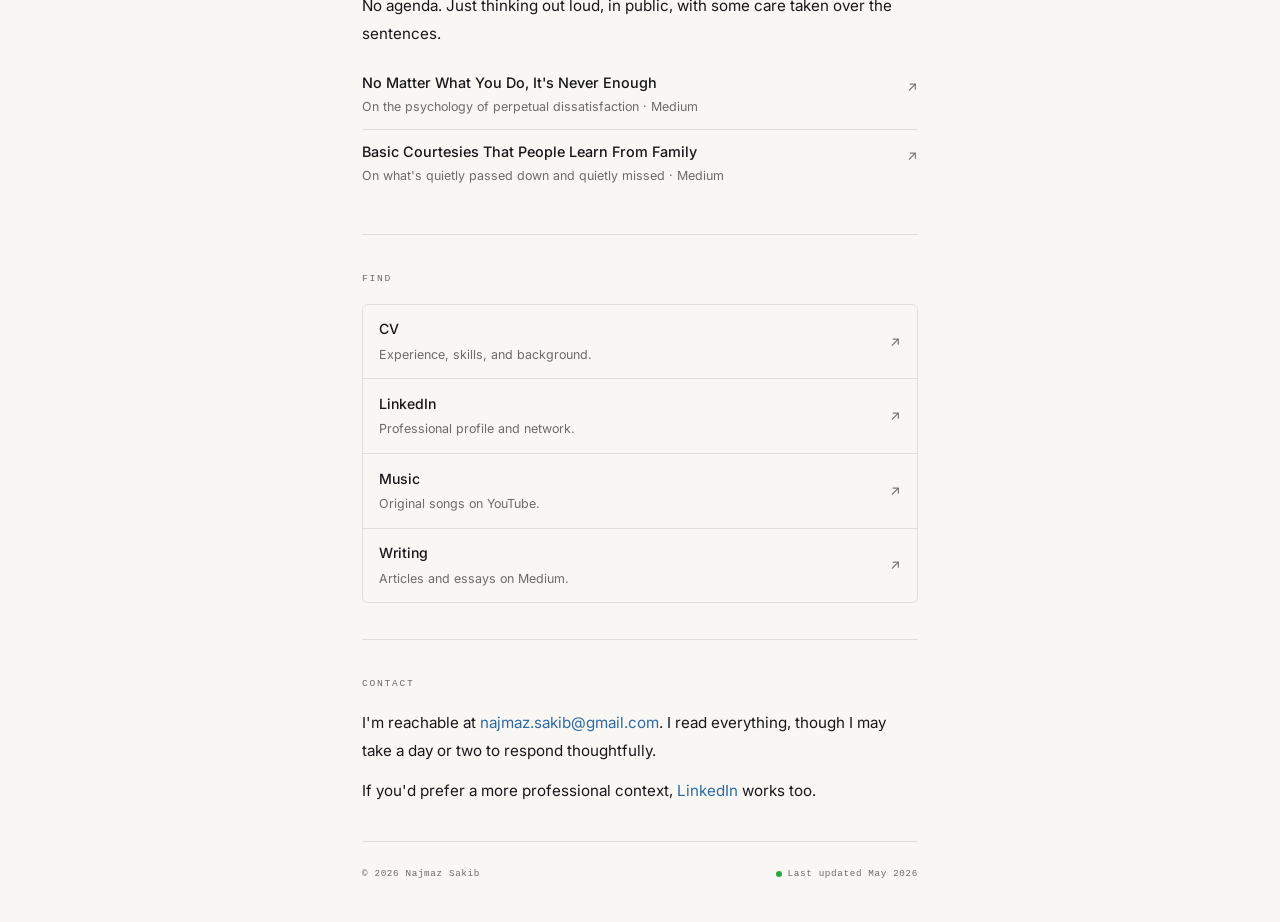
==== commit fbf66896: "Add files via upload" ====
--- a/index.html
+++ b/index.html
@@ -111,15 +111,6 @@
     </div>
   </section>
 
-  <!-- CONTACT -->
-  <section class="section" id="contact">
-    <span class="section-label">Contact</span>
-    <div class="section-body">
-      <p>I'm reachable at <a href="mailto:najmaz.sakib@gmail.com">najmaz.sakib@gmail.com</a>. I read everything, though I may take a day or two to respond thoughtfully.</p>
-      <p>If you'd prefer a more professional context, <a href="https://linkedin.com/in/najmaz-sakib/" target="_blank" rel="noopener">LinkedIn</a> works too.</p>
-    </div>
-  </section>
-
   <!-- FIND -->
   <section class="section" id="find">
     <span class="section-label">Find</span>
@@ -152,6 +143,15 @@
         </div>
         <span class="find-arrow">&#x2197;</span>
       </a>
+    </div>
+  </section>
+
+  <!-- CONTACT -->
+  <section class="section" id="contact">
+    <span class="section-label">Contact</span>
+    <div class="section-body">
+      <p>I'm reachable at <a href="mailto:najmaz.sakib@gmail.com">najmaz.sakib@gmail.com</a>. I read everything, though I may take a day or two to respond thoughtfully.</p>
+      <p>If you'd prefer a more professional context, <a href="https://linkedin.com/in/najmaz-sakib/" target="_blank" rel="noopener">LinkedIn</a> works too.</p>
     </div>
   </section>
 
--- a/style.css
+++ b/style.css
@@ -429,6 +429,36 @@
 /* ===========================
    CV PAGE
    =========================== */
+.cv-hero {
+  display: flex;
+  align-items: flex-start;
+  justify-content: space-between;
+  gap: 1.5rem;
+  padding: 2.5rem 0 2rem;
+  border-bottom: 1px solid var(--border);
+  transition: border-color 0.25s;
+}
+
+.cv-hero-text { flex: 1; }
+
+.cv-photo {
+  width: 88px;
+  height: 88px;
+  border-radius: 50%;
+  object-fit: cover;
+  object-position: center 8%;
+  border: 2px solid var(--border);
+  filter: grayscale(10%);
+  flex-shrink: 0;
+  transition: border-color 0.25s;
+}
+
+.cv-project-links {
+  font-size: 0.78rem;
+  color: var(--text-muted);
+}
+.cv-project-links a { color: var(--accent); }
+
 .cv-name {
   font-size: 1.5rem;
   font-weight: 600;
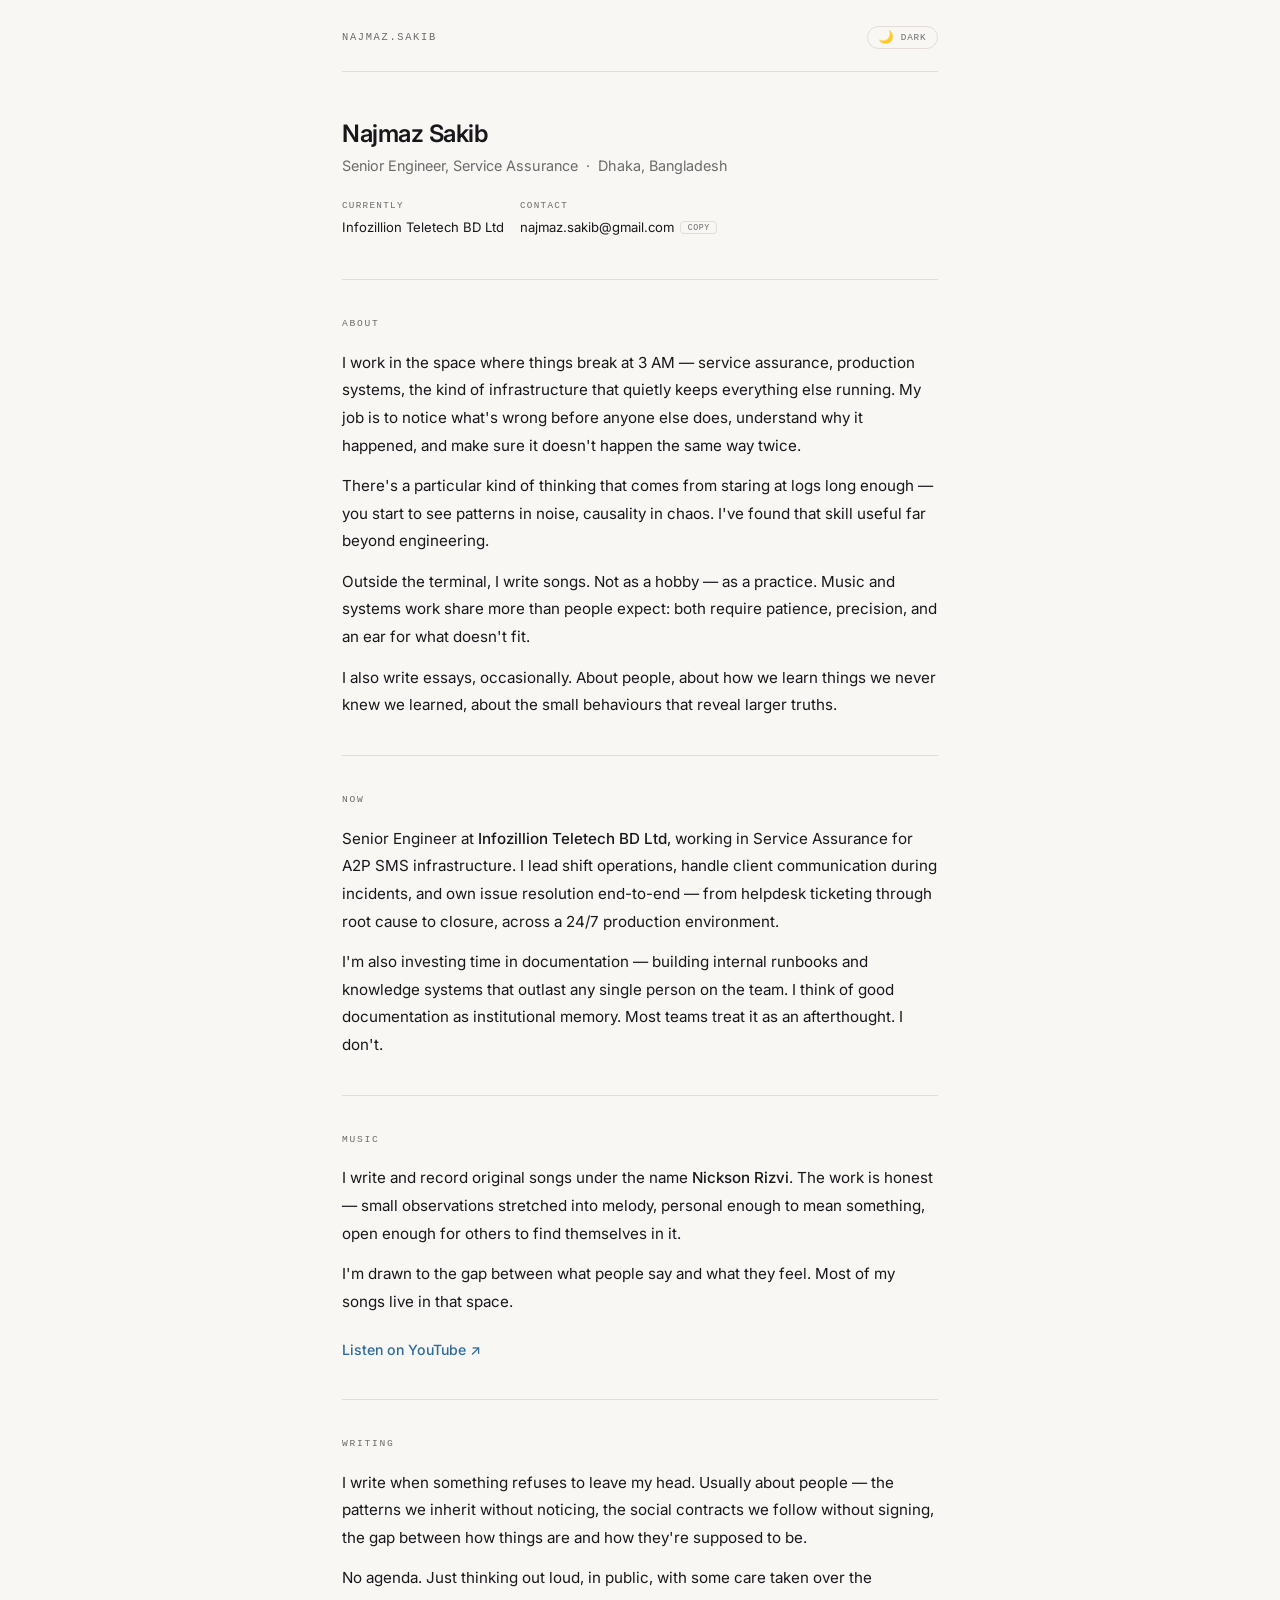
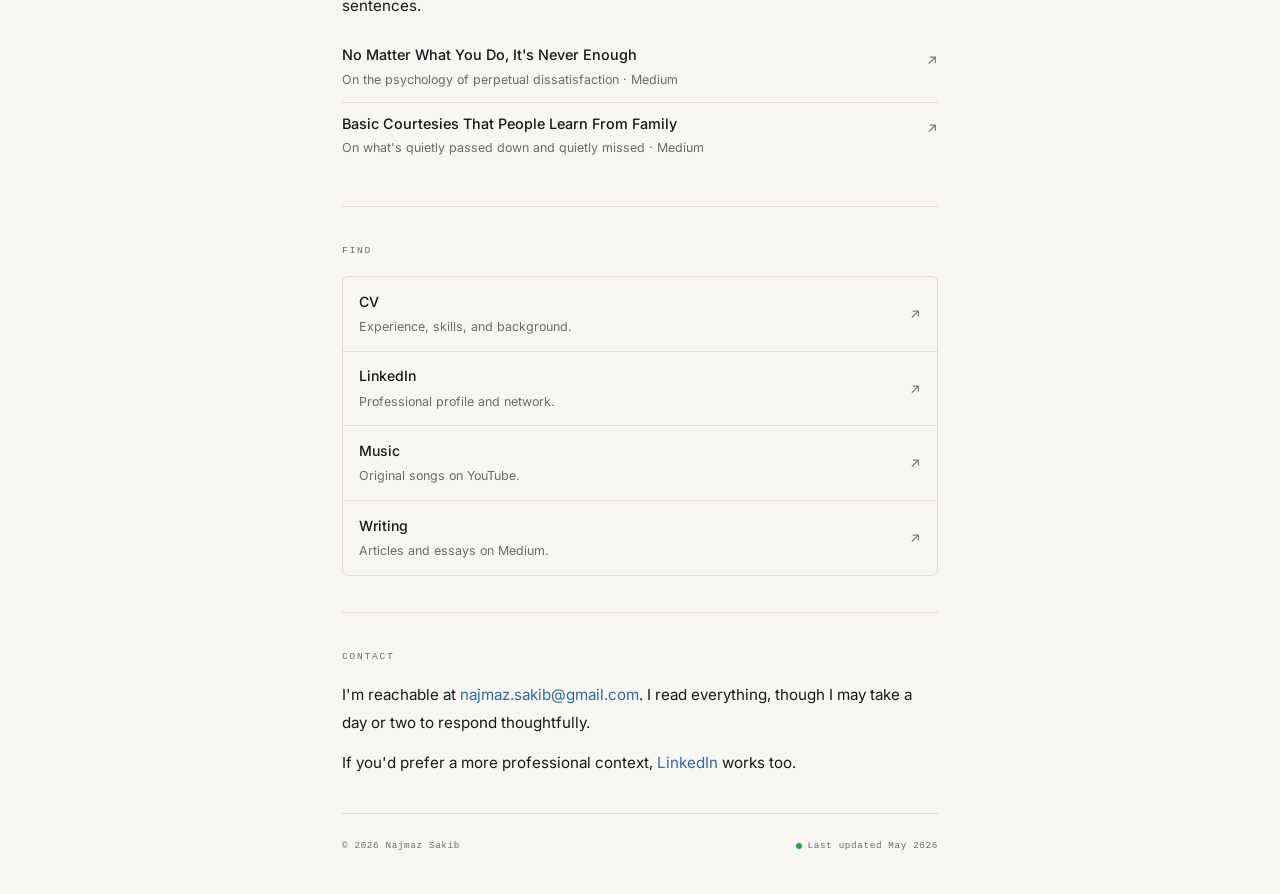
==== commit 89d2be6d: "Add files via upload" ====
--- a/index.html
+++ b/index.html
@@ -67,7 +67,7 @@
   <section class="section" id="now">
     <span class="section-label">Now</span>
     <div class="section-body">
-      <p>Senior Engineer at <strong>Infozillion Teletech BD Ltd</strong>, working in Service Assurance for A2P SMS infrastructure. That means: monitoring, incident response, log analysis, coordination with telecom operators, and the quiet unglamorous work of keeping SLAs intact across a 24/7 production environment.</p>
+      <p>Senior Engineer at <strong>Infozillion Teletech BD Ltd</strong>, working in Service Assurance for A2P SMS infrastructure. I lead shift operations, handle client communication during incidents, and own issue resolution end-to-end — from helpdesk ticketing through root cause to closure, across a 24/7 production environment.</p>
       <p>I'm also investing time in documentation — building internal runbooks and knowledge systems that outlast any single person on the team. I think of good documentation as institutional memory. Most teams treat it as an afterthought. I don't.</p>
     </div>
   </section>
--- a/style.css
+++ b/style.css
@@ -516,15 +516,27 @@
   letter-spacing: 0.05em;
 }
 
+.cv-date.is-current {
+  color: var(--accent);
+}
+
 .cv-badge {
-  font-family: var(--font-mono);
-  font-size: 0.58rem;
+  display: inline-flex;
+  align-items: center;
+  gap: 0.3rem;
+  font-family: var(--font-mono);
+  font-size: 0.6rem;
   color: var(--accent);
-  border: 1px solid var(--accent);
-  padding: 0.08rem 0.4rem;
-  border-radius: 3px;
-  letter-spacing: 0.08em;
-  opacity: 0.85;
+  letter-spacing: 0.06em;
+}
+
+.cv-badge::before {
+  content: '';
+  width: 5px;
+  height: 5px;
+  border-radius: 50%;
+  background: var(--accent);
+  display: inline-block;
 }
 
 .cv-job-title {
@@ -575,19 +587,100 @@
 .extra-body p:last-child { margin-bottom: 0; }
 
 /* ===========================
-   MOBILE
-   =========================== */
-@media (max-width: 480px) {
-  :root { --pad: 1.25rem; }
-
-  .hero-nav { flex-direction: column; }
-  .hero-nav-link { border-right: none; border-bottom: 1px solid var(--border); }
+   RESPONSIVE — ALL SCREENS
+   =========================== */
+
+/* MacBook Pro 16" — 1728px, MacBook Pro 14" — 1512px */
+@media (min-width: 1440px) {
+  :root { --max: 700px; --pad: 2rem; }
+}
+
+/* MacBook Air 13" — 1280px, MacBook Pro 13" — 1440px */
+@media (min-width: 1200px) and (max-width: 1439px) {
+  :root { --max: 660px; --pad: 2rem; }
+}
+
+/* Desktop / large laptop — 769px to 1199px */
+@media (min-width: 769px) and (max-width: 1199px) {
+  :root { --max: 620px; --pad: 2rem; }
+}
+
+/* iPad Pro 12.9" — 1024px, iPad Air/Mini — 820px/768px */
+@media (min-width: 481px) and (max-width: 768px) {
+  :root { --max: 100%; --pad: 1.75rem; }
+
+  .hero { padding: 2.25rem 0 2rem; }
+  .hero-name { font-size: 1.35rem; }
+
+  .hero-nav {
+    display: grid;
+    grid-template-columns: 1fr 1fr;
+  }
+  .hero-nav-link {
+    border-right: 1px solid var(--border);
+    border-bottom: 1px solid var(--border);
+  }
+  .hero-nav-link:nth-child(2) { border-right: none; }
+  .hero-nav-link:nth-child(3) { border-bottom: none; }
+  .hero-nav-link:nth-child(4) { border-right: none; border-bottom: none; }
+
+  .hero-meta { gap: 1.25rem; }
+  .section { padding: 2rem 0; }
+  .skill-row { gap: 0.75rem; }
+  .skill-cat { min-width: 110px; }
+  .cv-hero { padding: 2rem 0 1.75rem; }
+  .site-footer { padding: 1.25rem 0 2rem; }
+}
+
+/* iPhone 14 Pro Max — 430px, iPhone 14 Plus — 428px */
+@media (max-width: 430px) {
+  :root { --max: 100%; --pad: 1.2rem; }
+
+  .top-bar { padding: 1.1rem 0; }
+  .hero { padding: 2rem 0 1.75rem; }
+  .hero-name { font-size: 1.25rem; }
+  .hero-role { font-size: 0.83rem; }
+  .hero-nav { flex-direction: column; border-radius: 4px; }
+  .hero-nav-link {
+    border-right: none;
+    border-bottom: 1px solid var(--border);
+    padding: 0.7rem 0.85rem;
+    font-size: 0.82rem;
+  }
   .hero-nav-link:last-child { border-bottom: none; }
-
-  .hero-meta { gap: 0.75rem; }
-
+  .hero-meta { flex-direction: column; gap: 0.6rem; margin-top: 0.9rem; }
+  .section { padding: 1.75rem 0; }
+  .section-label { font-size: 0.58rem; }
+  .section-body p { font-size: 0.9rem; line-height: 1.75; }
+  .find-item { padding: 0.7rem 0.85rem; }
+  .find-title { font-size: 0.85rem; }
+  .find-desc { font-size: 0.75rem; }
+  .art-title { font-size: 0.85rem; }
+  .art-desc { font-size: 0.75rem; }
   .skill-row { flex-direction: column; gap: 0.15rem; }
-  .skill-cat { min-width: unset; }
-
-  .site-footer { flex-direction: column; align-items: flex-start; }
-}
+  .skill-cat { min-width: unset; font-size: 0.6rem; }
+  .cv-hero { padding: 1.75rem 0 1.5rem; }
+  .cv-name { font-size: 1.2rem; }
+  .cv-role-line { font-size: 0.82rem; }
+  .cv-meta-line { font-size: 0.75rem; line-height: 1.9; }
+  .cv-section { padding: 1.6rem 0; }
+  .cv-job-title { font-size: 0.9rem; }
+  .cv-points li { font-size: 0.82rem; }
+  .cv-item-meta { flex-wrap: wrap; gap: 0.4rem; }
+  .site-footer { flex-direction: column; align-items: flex-start; gap: 0.3rem; padding: 1.25rem 0 2rem; }
+}
+
+/* iPhone 14 / 13 / 12 — 390px, iPhone SE — 375px */
+@media (max-width: 390px) {
+  :root { --pad: 1rem; }
+  .hero-name { font-size: 1.15rem; }
+  .section-body p { font-size: 0.875rem; }
+  .cv-meta-line { font-size: 0.72rem; }
+}
+
+/* iPhone SE 1st gen — 320px */
+@media (max-width: 320px) {
+  :root { --pad: 0.85rem; }
+  .hero-name { font-size: 1.05rem; }
+}
+
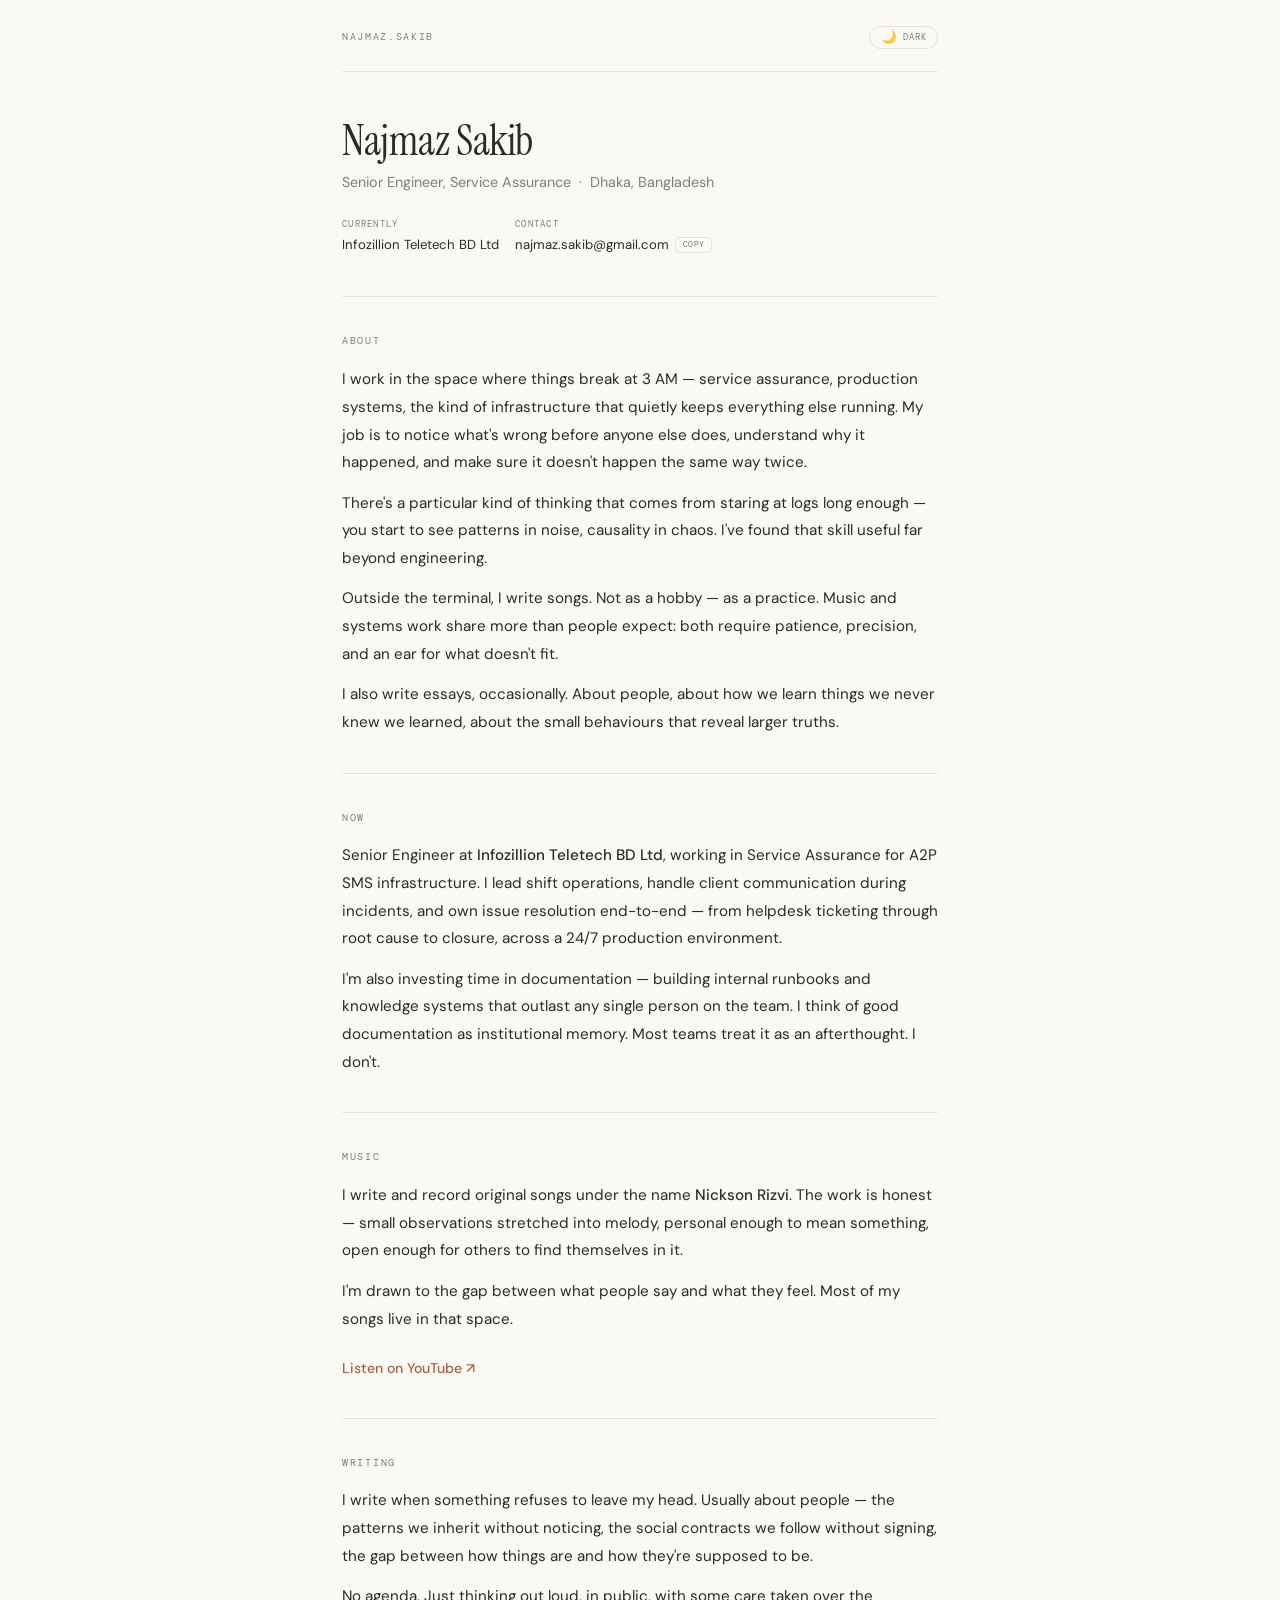
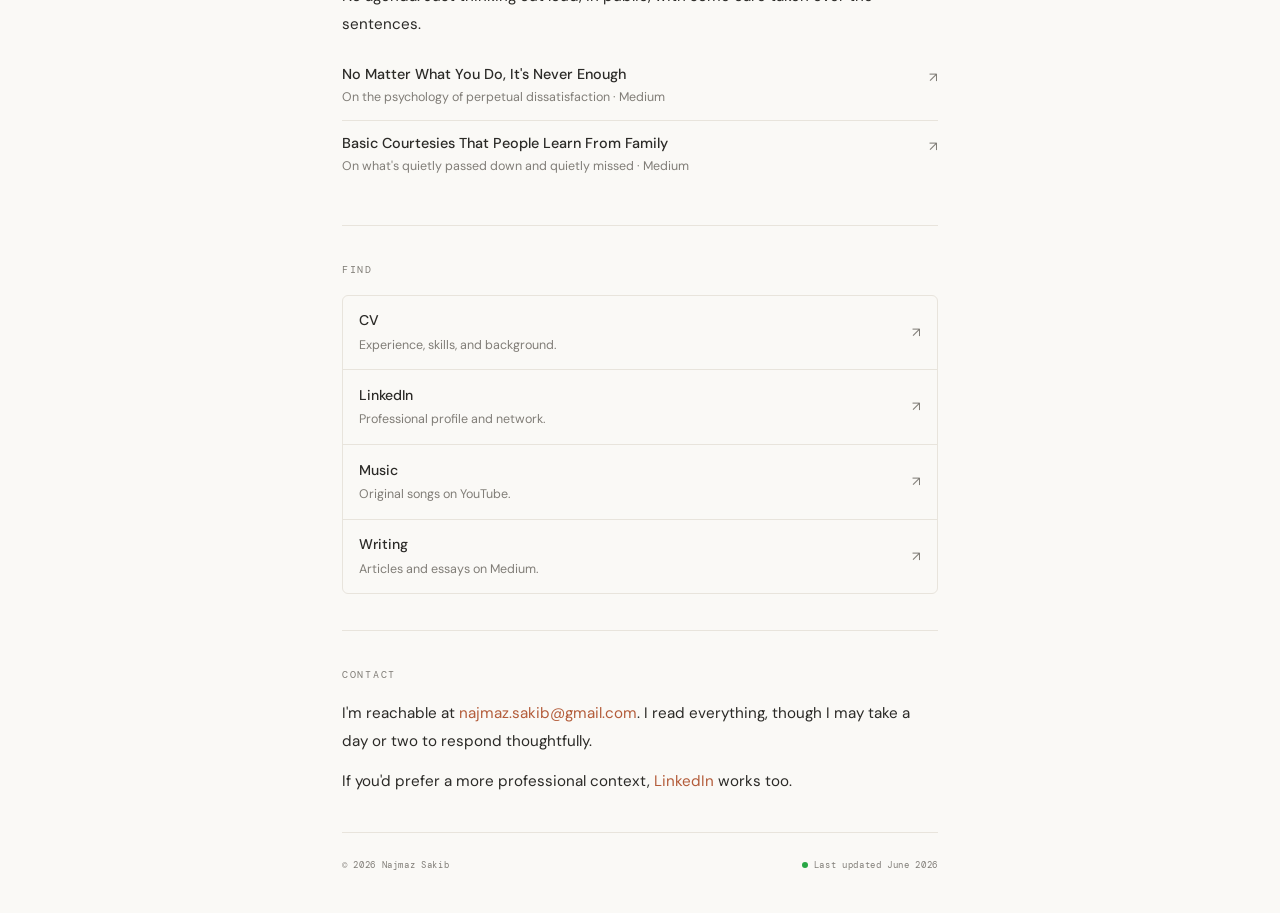
==== commit 957deabc: "Add files via upload" ====
--- a/index.html
+++ b/index.html
@@ -160,7 +160,7 @@
     <span class="footer-left">&copy; 2026 Najmaz Sakib</span>
     <span class="footer-right">
       <span class="updated-dot"></span>
-      Last updated May 2026
+      Last updated June 2026
     </span>
   </footer>
 
--- a/style.css
+++ b/style.css
@@ -1,43 +1,44 @@
 /* ===========================
-   FONTS
-   =========================== */
-@import url('https://fonts.googleapis.com/css2?family=Inter:wght@400;500;600&display=swap');
-
-/* ===========================
-   LIGHT MODE
+   FONTS — DM Sans / DM Mono / Instrument Serif
+   =========================== */
+@import url('https://fonts.googleapis.com/css2?family=DM+Sans:wght@400;500;600&family=DM+Mono:wght@400;500&family=Instrument+Serif:ital@0;1&display=swap');
+
+/* ===========================
+   LIGHT MODE — warm, smooth, low-contrast
    =========================== */
 :root {
-  --bg:           #f9f7f4;
-  --text:         #18181b;
-  --text-muted:   #6b6b6b;
-  --border:       #e2ddd6;
+  --bg:           #faf9f6;
+  --text:         #2b2a27;
+  --text-muted:   #807d77;
+  --border:       #e8e4dc;
   --surface:      #ffffff;
-  --surface-2:    #f0ece4;
-  --accent:       #2d6a9f;
-  --accent-hover: #1e4f7a;
-  --tag-bg:       #eae6de;
-  --tag-text:     #4a4a4a;
-  --font:         'Inter', system-ui, sans-serif;
-  --font-mono:    'Courier New', Courier, monospace;
+  --surface-2:    #f1ede5;
+  --accent:       #b35c3a;
+  --accent-hover: #9a4c2e;
+  --tag-bg:       #eeeae1;
+  --tag-text:     #5c584f;
+  --font:         'DM Sans', system-ui, sans-serif;
+  --font-mono:    'DM Mono', 'Courier New', monospace;
+  --font-serif:   'Instrument Serif', Georgia, serif;
   --max:          620px;
   --pad:          2rem;
   color-scheme:   light;
 }
 
 /* ===========================
-   DARK MODE — Claude.ai palette
+   DARK MODE — Claude.ai, soft & warm
    =========================== */
 [data-theme="dark"] {
-  --bg:           #1a1a1a;  /* Claude dark background */
-  --text:         #ececec;  /* Claude primary text */
-  --text-muted:   #9b9b9b;  /* Claude secondary text */
-  --border:       #333333;  /* Claude divider */
-  --surface:      #262624;  /* Claude card/surface — warm dark */
-  --surface-2:    #2f2f2d;  /* Claude hover surface */
-  --accent:       #c15f3c;  /* Claude terracotta orange */
-  --accent-hover: #d4714b;
-  --tag-bg:       #2f2f2d;
-  --tag-text:     #9b9b9b;
+  --bg:           #262624;  /* Claude main dark — warm charcoal, not black */
+  --text:         #e8e6e0;  /* warm off-white, not stark white */
+  --text-muted:   #9a968d;
+  --border:       #3a3935;
+  --surface:      #30302c;  /* slightly lifted surface */
+  --surface-2:    #3a3935;
+  --accent:       #d4825f;  /* softer terracotta */
+  --accent-hover: #e0997a;
+  --tag-bg:       #3a3935;
+  --tag-text:     #9a968d;
   color-scheme:   dark;
 }
 
@@ -162,12 +163,13 @@
 }
 
 .hero-name {
-  font-size: 1.5rem;
-  font-weight: 600;
-  color: var(--text);
-  letter-spacing: -0.02em;
-  line-height: 1.15;
-  margin-bottom: 0.3rem;
+  font-family: var(--font-serif);
+  font-size: 2.6rem;
+  font-weight: 400;
+  color: var(--text);
+  letter-spacing: -0.01em;
+  line-height: 1.05;
+  margin-bottom: 0.4rem;
 }
 
 .hero-role {
@@ -460,11 +462,13 @@
 .cv-project-links a { color: var(--accent); }
 
 .cv-name {
-  font-size: 1.5rem;
-  font-weight: 600;
-  color: var(--text);
-  letter-spacing: -0.02em;
-  margin-bottom: 0.2rem;
+  font-family: var(--font-serif);
+  font-size: 2.4rem;
+  font-weight: 400;
+  color: var(--text);
+  letter-spacing: -0.01em;
+  line-height: 1.05;
+  margin-bottom: 0.3rem;
   margin-top: 2.5rem;
 }
 
@@ -548,7 +552,8 @@
 }
 
 .cv-company {
-  font-size: 0.83rem;
+  font-family: var(--font-serif);
+  font-size: 1rem;
   color: var(--text-muted);
   font-style: italic;
   margin-bottom: 0.6rem;
@@ -610,7 +615,7 @@
   :root { --max: 100%; --pad: 1.75rem; }
 
   .hero { padding: 2.25rem 0 2rem; }
-  .hero-name { font-size: 1.35rem; }
+  .hero-name { font-size: 2.1rem; }
 
   .hero-nav {
     display: grid;
@@ -638,7 +643,7 @@
 
   .top-bar { padding: 1.1rem 0; }
   .hero { padding: 2rem 0 1.75rem; }
-  .hero-name { font-size: 1.25rem; }
+  .hero-name { font-size: 1.9rem; }
   .hero-role { font-size: 0.83rem; }
   .hero-nav { flex-direction: column; border-radius: 4px; }
   .hero-nav-link {
@@ -660,7 +665,7 @@
   .skill-row { flex-direction: column; gap: 0.15rem; }
   .skill-cat { min-width: unset; font-size: 0.6rem; }
   .cv-hero { padding: 1.75rem 0 1.5rem; }
-  .cv-name { font-size: 1.2rem; }
+  .cv-name { font-size: 1.8rem; }
   .cv-role-line { font-size: 0.82rem; }
   .cv-meta-line { font-size: 0.75rem; line-height: 1.9; }
   .cv-section { padding: 1.6rem 0; }
@@ -673,7 +678,7 @@
 /* iPhone 14 / 13 / 12 — 390px, iPhone SE — 375px */
 @media (max-width: 390px) {
   :root { --pad: 1rem; }
-  .hero-name { font-size: 1.15rem; }
+  .hero-name { font-size: 1.75rem; }
   .section-body p { font-size: 0.875rem; }
   .cv-meta-line { font-size: 0.72rem; }
 }
@@ -681,6 +686,6 @@
 /* iPhone SE 1st gen — 320px */
 @media (max-width: 320px) {
   :root { --pad: 0.85rem; }
-  .hero-name { font-size: 1.05rem; }
-}
-
+  .hero-name { font-size: 1.6rem; }
+}
+
